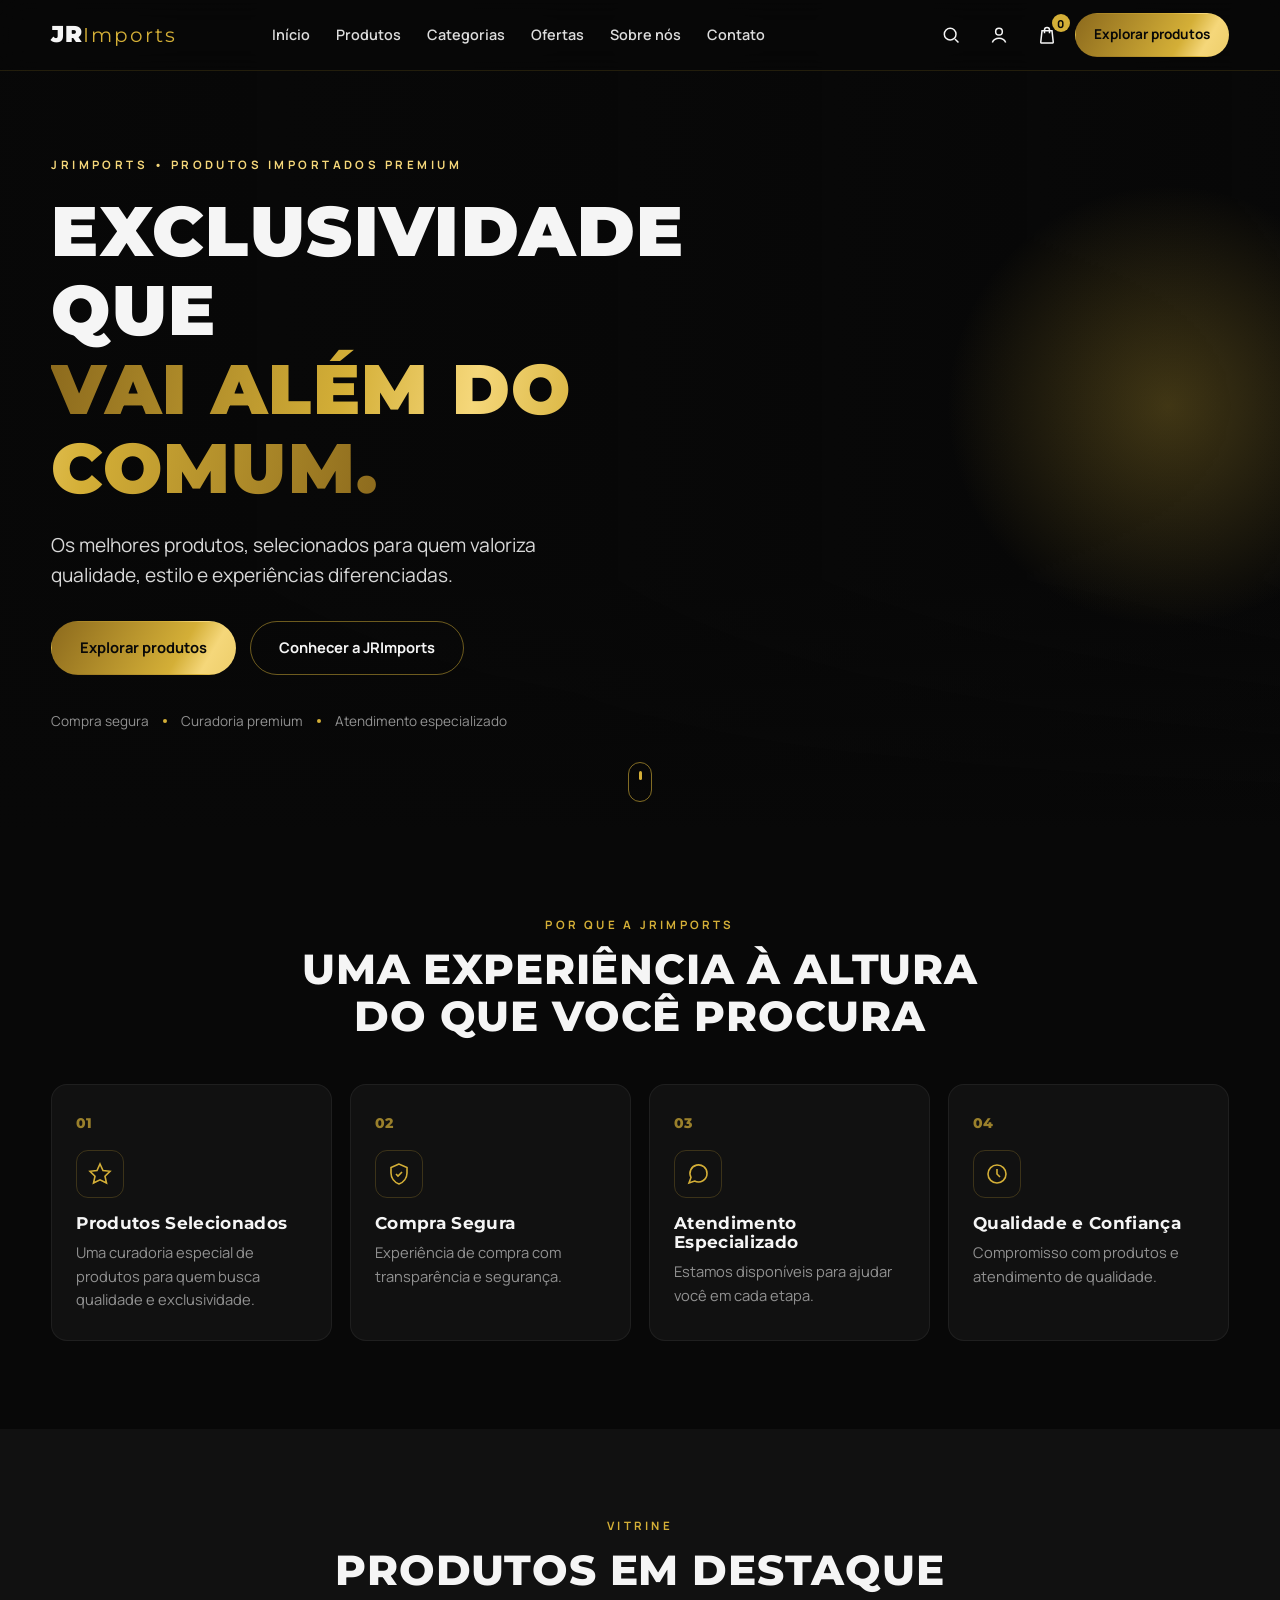
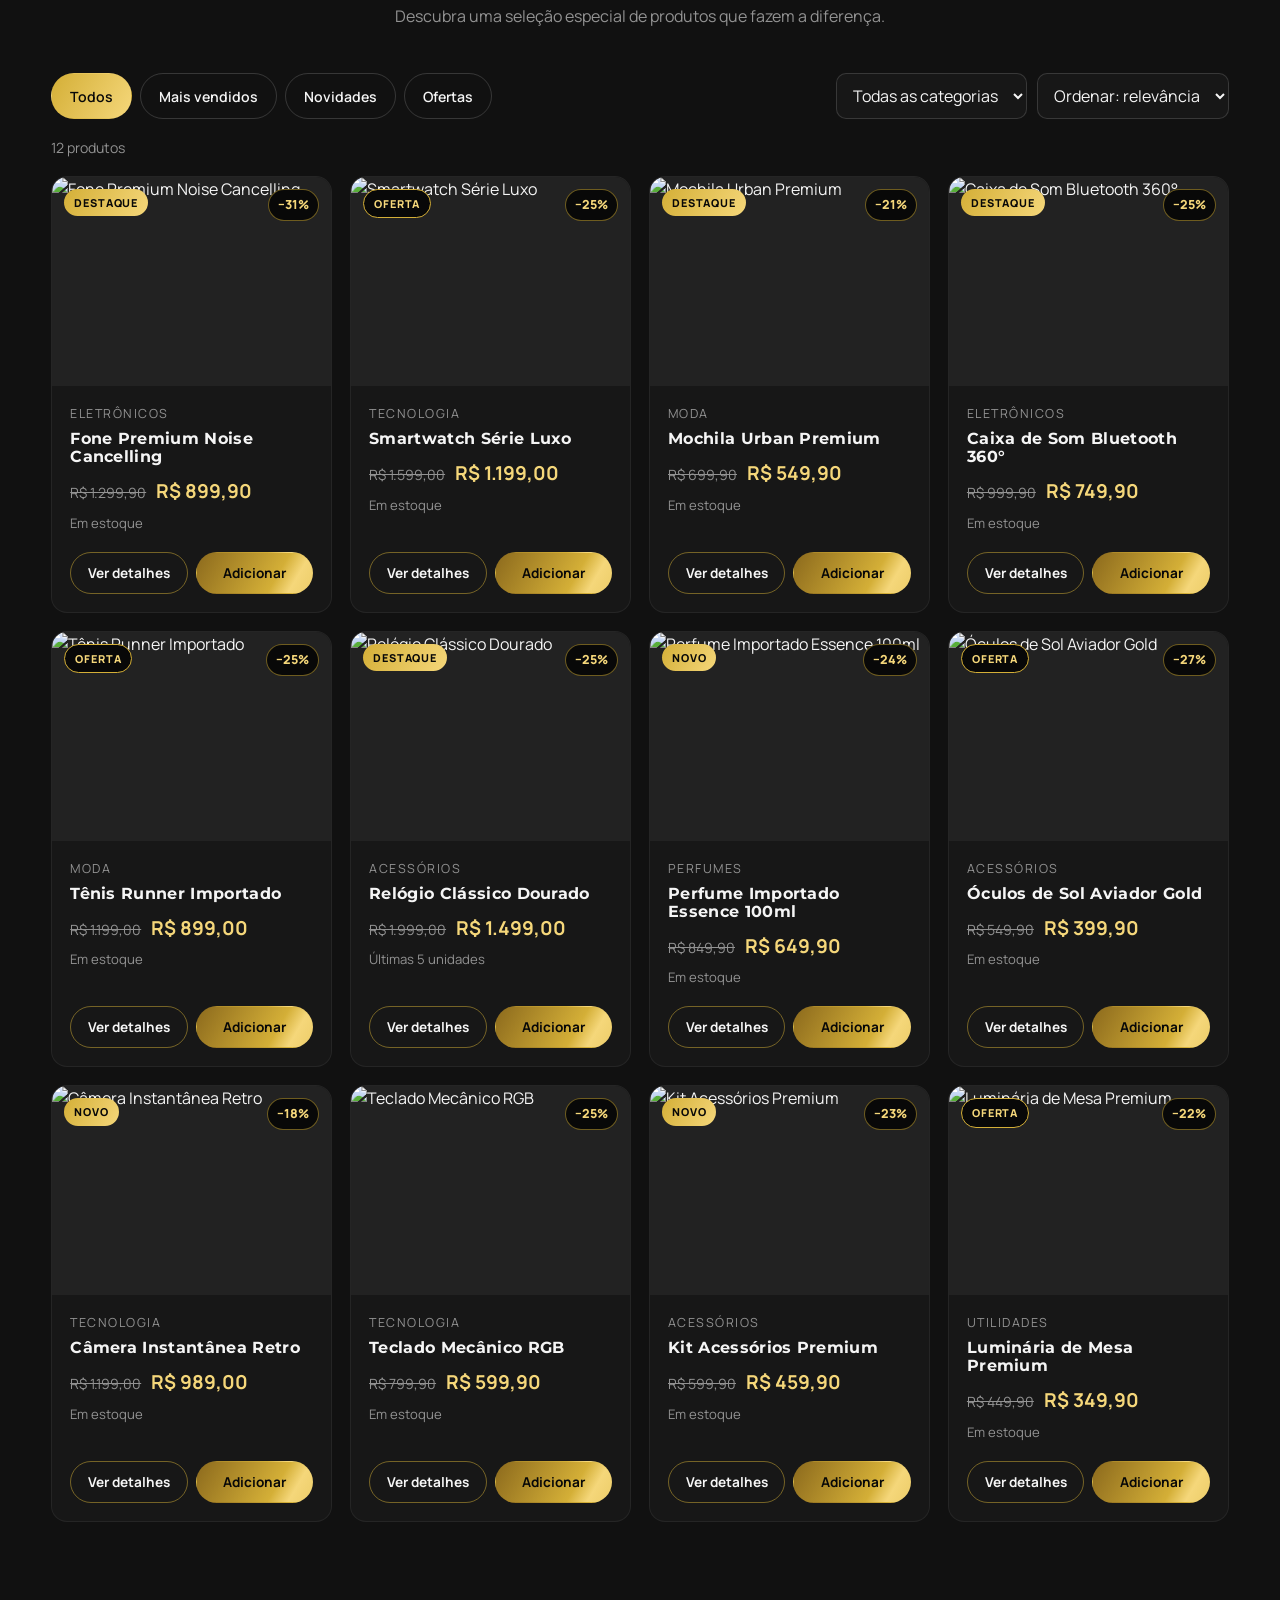
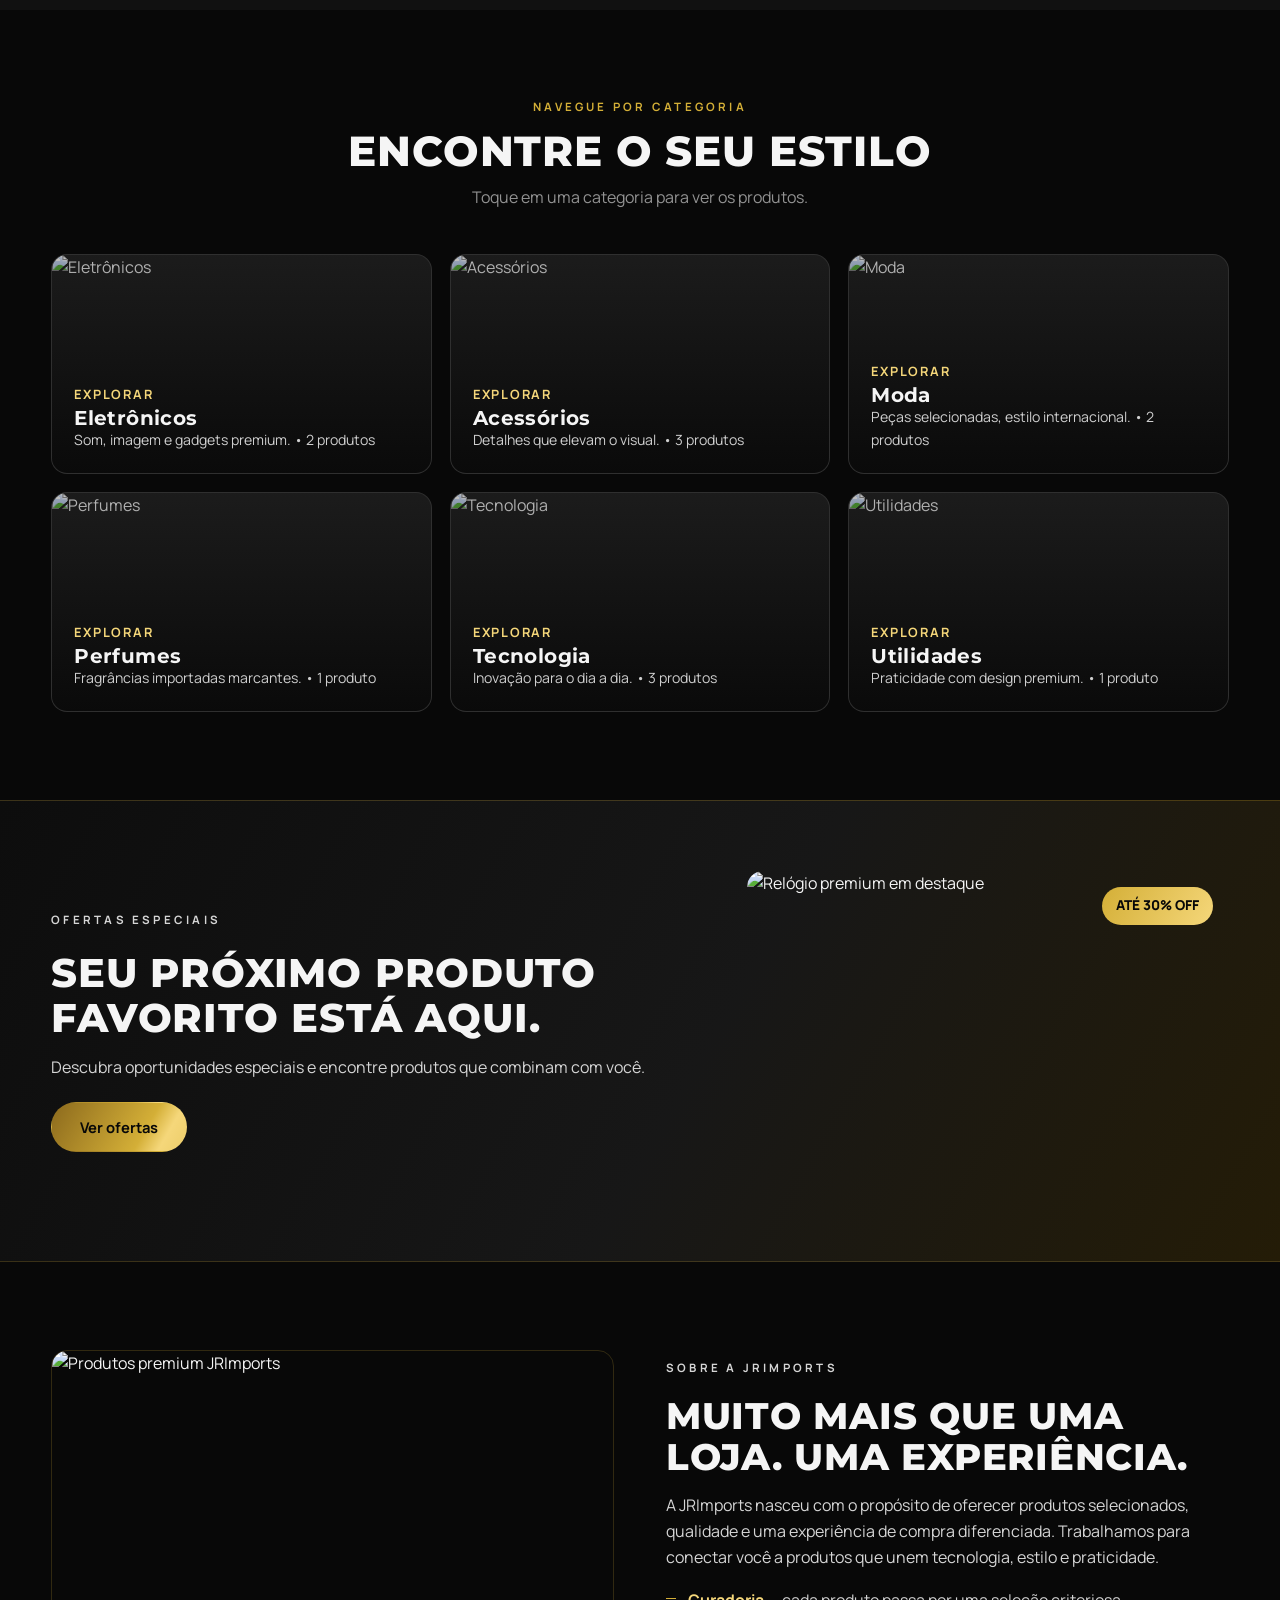
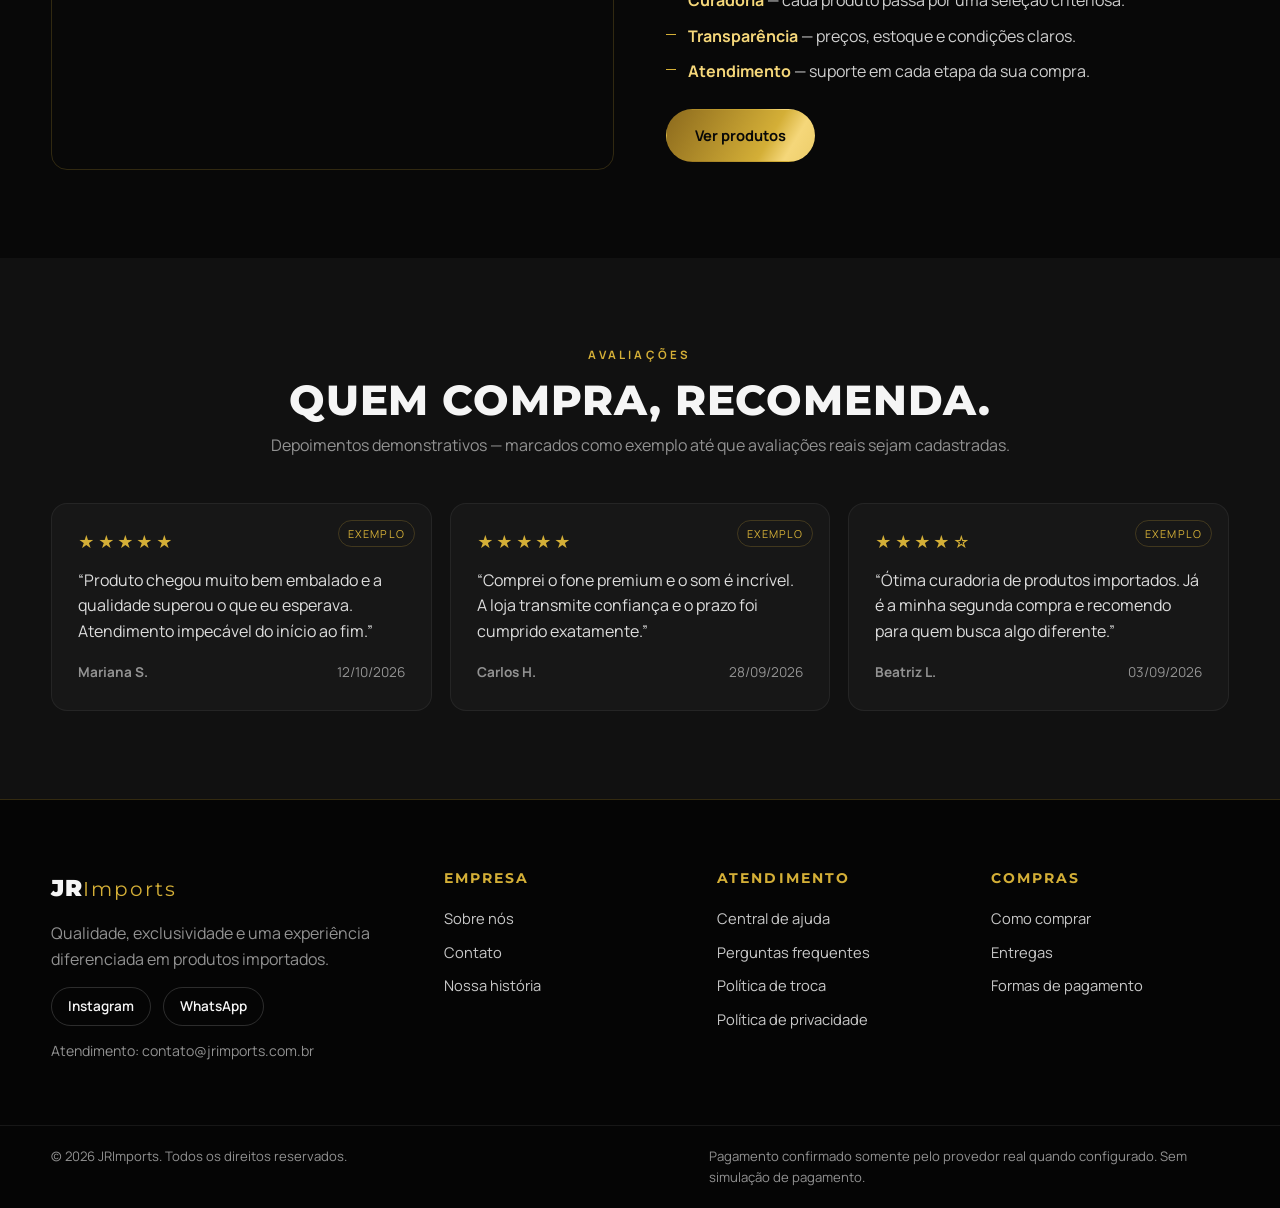
==== index.html @ ba8545f2 "JRImports: site premium completo (loja + admin)" ====
<!DOCTYPE html>
<html lang="pt-BR">
<head>
<meta charset="UTF-8">
<meta name="viewport" content="width=device-width, initial-scale=1.0">
<title>JRImports — Exclusividade que vai além do comum</title>
<meta name="description" content="JRImports — produtos importados selecionados, qualidade, estilo e uma experiência de compra diferenciada. Eletrônicos, moda, perfumes, acessórios e tecnologia.">
<meta property="og:title" content="JRImports — Exclusividade que vai além do comum">
<meta property="og:description" content="Os melhores produtos, selecionados para quem valoriza qualidade, estilo e experiências diferenciadas.">
<meta property="og:type" content="website">
<meta property="og:image" content="https://images.unsplash.com/photo-1441986300917-64674bd600d8?q=80&w=1200&auto=format&fit=crop">
<meta property="og:locale" content="pt_BR">
<meta name="theme-color" content="#080808">
<link rel="icon" href="data:image/svg+xml,%3Csvg xmlns='http://www.w3.org/2000/svg' viewBox='0 0 64 64'%3E%3Crect width='64' height='64' fill='%23080808'/%3E%3Ctext x='32' y='42' font-family='Arial' font-weight='bold' font-size='30' fill='%23D4AF37' text-anchor='middle'%3EJR%3C/text%3E%3C/svg%3E">
<link rel="preconnect" href="https://fonts.googleapis.com">
<link rel="preconnect" href="https://fonts.gstatic.com" crossorigin>
<link href="https://fonts.googleapis.com/css2?family=Montserrat:wght@400;500;600;700;800;900&family=Manrope:wght@400;500;600;700;800&family=Inter:wght@400;500;600&display=swap" rel="stylesheet">
<link rel="stylesheet" href="styles.css">
</head>
<body>
<!-- INTRO CINEMATOGRÁFICA -->
<div id="intro" class="intro" aria-hidden="true">
  <div class="intro-particles"><span></span><span></span><span></span><span></span><span></span><span></span><span></span><span></span></div>
  <div class="intro-logo">JR<span>Imports</span></div>
  <div class="intro-line"></div>
  <p class="intro-tag">EXCLUSIVIDADE QUE VAI ALÉM DO COMUM</p>
</div>

<!-- HEADER -->
<header id="siteHeader" class="header">
  <div class="container header-inner">
    <a href="#inicio" class="logo">JR<span>Imports</span></a>
    <nav class="nav-desktop" aria-label="Menu principal">
      <a href="#inicio">Início</a>
      <a href="#produtos">Produtos</a>
      <a href="#categorias">Categorias</a>
      <a href="#ofertas">Ofertas</a>
      <a href="#sobre">Sobre nós</a>
      <a href="#contato">Contato</a>
    </nav>
    <div class="header-actions">
      <button class="icon-btn" id="searchBtn" aria-label="Buscar" title="Buscar">
        <svg viewBox="0 0 24 24" fill="none" stroke="currentColor" stroke-width="1.8"><circle cx="11" cy="11" r="7"/><path d="m21 21-4.3-4.3"/></svg>
      </button>
      <button class="icon-btn" id="accountBtn" aria-label="Conta" title="Conta">
        <svg viewBox="0 0 24 24" fill="none" stroke="currentColor" stroke-width="1.8"><circle cx="12" cy="8" r="4"/><path d="M4 21c1.5-3.5 4.5-5 8-5s6.5 1.5 8 5"/></svg>
      </button>
      <button class="icon-btn cart-btn" id="cartBtn" aria-label="Carrinho" title="Carrinho">
        <svg viewBox="0 0 24 24" fill="none" stroke="currentColor" stroke-width="1.8"><path d="M6 7h12l1.5 13.5a1 1 0 0 1-1 1.1H5.5a1 1 0 0 1-1-1.1L6 7Z"/><path d="M9 10V6a3 3 0 0 1 6 0v4"/></svg>
        <span class="cart-count" id="cartCount">0</span>
      </button>
      <a href="#produtos" class="btn btn-gold btn-sm header-cta">Explorar produtos</a>
      <button class="icon-btn menu-btn" id="menuBtn" aria-label="Abrir menu" title="Menu">
        <svg viewBox="0 0 24 24" fill="none" stroke="currentColor" stroke-width="1.8"><path d="M4 7h16M4 12h16M4 17h16"/></svg>
      </button>
    </div>
  </div>
</header>

<!-- MENU MOBILE -->
<div class="mobile-menu-overlay" id="mobileMenuOverlay"></div>
<aside class="mobile-menu" id="mobileMenu" aria-label="Menu móvel">
  <div class="mobile-menu-head">
    <span class="logo">JR<span>Imports</span></span>
    <button class="icon-btn" id="closeMenuBtn" aria-label="Fechar menu">
      <svg viewBox="0 0 24 24" fill="none" stroke="currentColor" stroke-width="1.8"><path d="M6 6l12 12M18 6 6 18"/></svg>
    </button>
  </div>
  <nav class="mobile-nav">
    <a href="#inicio">Início</a>
    <a href="#produtos">Produtos</a>
    <a href="#categorias">Categorias</a>
    <a href="#ofertas">Ofertas</a>
    <a href="#sobre">Sobre nós</a>
    <a href="#contato">Contato</a>
  </nav>
  <a href="#produtos" class="btn btn-gold btn-block">Explorar produtos</a>
  <p class="mobile-menu-foot">Qualidade, exclusividade e uma experiência diferenciada em produtos importados.</p>
</aside>

<!-- BUSCA -->
<div class="search-overlay" id="searchOverlay">
  <div class="search-box">
    <input type="search" id="searchInput" placeholder="Buscar produtos... ex: fone, perfume, smartwatch" aria-label="Buscar produtos">
    <button class="btn btn-gold" id="searchGoBtn">Buscar</button>
    <button class="icon-btn" id="closeSearchBtn" aria-label="Fechar busca">
      <svg viewBox="0 0 24 24" fill="none" stroke="currentColor" stroke-width="1.8"><path d="M6 6l12 12M18 6 6 18"/></svg>
    </button>
  </div>
</div>

<main>
<!-- HERO -->
<section id="inicio" class="hero">
  <div class="hero-bg" style="background-image:url('https://images.unsplash.com/photo-1441986300917-64674bd600d8?q=80&w=1920&auto=format&fit=crop')"></div>
  <div class="hero-glow"></div>
  <div class="container hero-inner">
    <p class="hero-eyebrow reveal">JRIMPORTS • PRODUTOS IMPORTADOS PREMIUM</p>
    <h1 class="reveal">EXCLUSIVIDADE QUE<br><span class="gold-text">VAI ALÉM DO COMUM.</span></h1>
    <p class="hero-sub reveal">Os melhores produtos, selecionados para quem valoriza qualidade, estilo e experiências diferenciadas.</p>
    <div class="hero-actions reveal">
      <a href="#produtos" class="btn btn-gold">Explorar produtos</a>
      <a href="#sobre" class="btn btn-outline">Conhecer a JRImports</a>
    </div>
    <div class="hero-trust reveal">
      <span>Compra segura</span><i></i><span>Curadoria premium</span><i></i><span>Atendimento especializado</span>
    </div>
  </div>
  <a href="#diferenciais" class="scroll-indicator" aria-label="Rolar para baixo"><span></span></a>
</section>

<!-- DIFERENCIAIS -->
<section id="diferenciais" class="section">
  <div class="container">
    <div class="section-head reveal">
      <p class="eyebrow">Por que a JRImports</p>
      <h2>UMA EXPERIÊNCIA À ALTURA<br>DO QUE VOCÊ PROCURA</h2>
    </div>
    <div class="grid-4">
      <article class="diff-card reveal">
        <div class="diff-num">01</div>
        <div class="diff-icon"><svg viewBox="0 0 24 24" fill="none" stroke="currentColor" stroke-width="1.6"><path d="M12 2 15 8.5 22 9.3 17 14.2 18.5 21 12 17.8 5.5 21 7 14.2 2 9.3 9 8.5Z"/></svg></div>
        <h3>Produtos Selecionados</h3>
        <p>Uma curadoria especial de produtos para quem busca qualidade e exclusividade.</p>
      </article>
      <article class="diff-card reveal">
        <div class="diff-num">02</div>
        <div class="diff-icon"><svg viewBox="0 0 24 24" fill="none" stroke="currentColor" stroke-width="1.6"><path d="M12 2 4 5.5V11c0 5 3.5 9.3 8 11 4.5-1.7 8-6 8-11V5.5L12 2Z"/><path d="m9 12 2 2 4-4"/></svg></div>
        <h3>Compra Segura</h3>
        <p>Experiência de compra com transparência e segurança.</p>
      </article>
      <article class="diff-card reveal">
        <div class="diff-num">03</div>
        <div class="diff-icon"><svg viewBox="0 0 24 24" fill="none" stroke="currentColor" stroke-width="1.6"><path d="M21 11.5a8.5 8.5 0 0 1-12.4 7.5L3 21l2-5.6A8.5 8.5 0 1 1 21 11.5Z"/></svg></div>
        <h3>Atendimento Especializado</h3>
        <p>Estamos disponíveis para ajudar você em cada etapa.</p>
      </article>
      <article class="diff-card reveal">
        <div class="diff-num">04</div>
        <div class="diff-icon"><svg viewBox="0 0 24 24" fill="none" stroke="currentColor" stroke-width="1.6"><circle cx="12" cy="12" r="9"/><path d="M12 7v5l3 3"/></svg></div>
        <h3>Qualidade e Confiança</h3>
        <p>Compromisso com produtos e atendimento de qualidade.</p>
      </article>
    </div>
  </div>
</section>

<!-- VITRINE -->
<section id="produtos" class="section section-dark">
  <div class="container">
    <div class="section-head reveal">
      <p class="eyebrow">Vitrine</p>
      <h2>PRODUTOS EM DESTAQUE</h2>
      <p class="section-sub">Descubra uma seleção especial de produtos que fazem a diferença.</p>
    </div>
    <div class="toolbar reveal">
      <div class="filters" id="filters">
        <button class="filter-btn active" data-filter="todos">Todos</button>
        <button class="filter-btn" data-filter="mais-vendidos">Mais vendidos</button>
        <button class="filter-btn" data-filter="novidades">Novidades</button>
        <button class="filter-btn" data-filter="ofertas">Ofertas</button>
      </div>
      <div class="toolbar-right">
        <select id="categorySelect" aria-label="Filtrar por categoria">
          <option value="todas">Todas as categorias</option>
        </select>
        <select id="sortSelect" aria-label="Ordenar produtos">
          <option value="relevancia">Ordenar: relevância</option>
          <option value="menor-preco">Menor preço</option>
          <option value="maior-preco">Maior preço</option>
          <option value="maior-desconto">Maior desconto</option>
        </select>
      </div>
    </div>
    <p class="results-info" id="resultsInfo"></p>
    <div class="products-grid" id="productsGrid"></div>
    <p class="empty-state" id="emptyState" hidden>Nenhum produto encontrado para essa busca. Tente outro termo ou limpe os filtros.</p>
  </div>
</section>

<!-- CATEGORIAS -->
<section id="categorias" class="section">
  <div class="container">
    <div class="section-head reveal">
      <p class="eyebrow">Navegue por categoria</p>
      <h2>ENCONTRE O SEU ESTILO</h2>
      <p class="section-sub">Toque em uma categoria para ver os produtos.</p>
    </div>
    <div class="categories-grid" id="categoriesGrid"></div>
  </div>
</section>

<!-- BANNER PROMOCIONAL -->
<section id="ofertas" class="promo">
  <div class="container promo-inner">
    <div class="promo-text reveal">
      <p class="eyebrow">Ofertas especiais</p>
      <h2>SEU PRÓXIMO PRODUTO<br>FAVORITO ESTÁ AQUI.</h2>
      <p>Descubra oportunidades especiais e encontre produtos que combinam com você.</p>
      <button class="btn btn-gold" id="verOfertasBtn">Ver ofertas</button>
    </div>
    <div class="promo-img reveal">
      <img src="https://images.unsplash.com/photo-1523275335684-37898b6baf30?q=80&w=900&auto=format&fit=crop" alt="Relógio premium em destaque" loading="lazy">
      <span class="promo-badge">ATÉ 30% OFF</span>
    </div>
  </div>
</section>

<!-- SOBRE -->
<section id="sobre" class="section about">
  <div class="container about-inner">
    <div class="about-img reveal">
      <img src="https://images.unsplash.com/photo-1490481651871-ab68de25d43d?q=80&w=1000&auto=format&fit=crop" alt="Produtos premium JRImports" loading="lazy">
    </div>
    <div class="about-text reveal">
      <p class="eyebrow">Sobre a JRImports</p>
      <h2>MUITO MAIS QUE UMA LOJA. UMA EXPERIÊNCIA.</h2>
      <p>A JRImports nasceu com o propósito de oferecer produtos selecionados, qualidade e uma experiência de compra diferenciada. Trabalhamos para conectar você a produtos que unem tecnologia, estilo e praticidade.</p>
      <ul class="about-list">
        <li><strong>Curadoria</strong> — cada produto passa por uma seleção criteriosa.</li>
        <li><strong>Transparência</strong> — preços, estoque e condições claros.</li>
        <li><strong>Atendimento</strong> — suporte em cada etapa da sua compra.</li>
      </ul>
      <a href="#produtos" class="btn btn-gold">Ver produtos</a>
    </div>
  </div>
</section>

<!-- DEPOIMENTOS -->
<section id="depoimentos" class="section section-dark">
  <div class="container">
    <div class="section-head reveal">
      <p class="eyebrow">Avaliações</p>
      <h2>QUEM COMPRA, RECOMENDA.</h2>
      <p class="section-sub">Depoimentos demonstrativos — marcados como exemplo até que avaliações reais sejam cadastradas.</p>
    </div>
    <div class="grid-3" id="testimonialsGrid">
      <article class="testi-card reveal">
        <span class="testi-tag">Exemplo</span>
        <div class="stars" aria-label="5 de 5 estrelas">★★★★★</div>
        <p>“Produto chegou muito bem embalado e a qualidade superou o que eu esperava. Atendimento impecável do início ao fim.”</p>
        <footer><strong>Mariana S.</strong><span>12/10/2026</span></footer>
      </article>
      <article class="testi-card reveal">
        <span class="testi-tag">Exemplo</span>
        <div class="stars" aria-label="5 de 5 estrelas">★★★★★</div>
        <p>“Comprei o fone premium e o som é incrível. A loja transmite confiança e o prazo foi cumprido exatamente.”</p>
        <footer><strong>Carlos H.</strong><span>28/09/2026</span></footer>
      </article>
      <article class="testi-card reveal">
        <span class="testi-tag">Exemplo</span>
        <div class="stars" aria-label="4 de 5 estrelas">★★★★☆</div>
        <p>“Ótima curadoria de produtos importados. Já é a minha segunda compra e recomendo para quem busca algo diferente.”</p>
        <footer><strong>Beatriz L.</strong><span>03/09/2026</span></footer>
      </article>
    </div>
  </div>
</section>

<!-- CONTATO / FOOTER -->
<footer id="contato" class="footer">
  <div class="container footer-grid">
    <div class="footer-brand">
      <a href="#inicio" class="logo">JR<span>Imports</span></a>
      <p>Qualidade, exclusividade e uma experiência diferenciada em produtos importados.</p>
      <div class="social">
        <a href="https://www.instagram.com/" target="_blank" rel="noopener" aria-label="Instagram">Instagram</a>
        <a href="https://wa.me/5500000000000" target="_blank" rel="noopener" aria-label="WhatsApp">WhatsApp</a>
      </div>
      <p class="footer-contact" id="footerContact">Atendimento: contato@jrimports.com.br</p>
    </div>
    <nav class="footer-col" aria-label="Empresa">
      <h4>Empresa</h4>
      <a href="#sobre">Sobre nós</a>
      <a href="#contato">Contato</a>
      <a href="#sobre">Nossa história</a>
    </nav>
    <nav class="footer-col" aria-label="Atendimento">
      <h4>Atendimento</h4>
      <a href="#contato" data-faq="ajuda">Central de ajuda</a>
      <a href="#contato" data-faq="faq">Perguntas frequentes</a>
      <a href="#contato" data-faq="troca">Política de troca</a>
      <a href="#contato" data-faq="privacidade">Política de privacidade</a>
    </nav>
    <nav class="footer-col" aria-label="Compras">
      <h4>Compras</h4>
      <a href="#produtos">Como comprar</a>
      <a href="#produtos" data-info="entregas">Entregas</a>
      <a href="#produtos" data-info="pagamento">Formas de pagamento</a>
    </nav>
  </div>
  <div class="footer-bottom">
    <div class="container footer-bottom-inner">
      <p>© <span id="year">2026</span> JRImports. Todos os direitos reservados. <span id="footerCnpj"></span></p>
      <p class="pay-note">Pagamento confirmado somente pelo provedor real quando configurado. Sem simulação de pagamento.</p>
    </div>
  </div>
</footer>
</main>

<!-- CARRINHO -->
<div class="drawer-overlay" id="cartOverlay"></div>
<aside class="cart-drawer" id="cartDrawer" aria-label="Carrinho de compras">
  <div class="drawer-head">
    <h3>Seu carrinho <span id="cartDrawerCount"></span></h3>
    <button class="icon-btn" id="closeCartBtn" aria-label="Fechar carrinho">
      <svg viewBox="0 0 24 24" fill="none" stroke="currentColor" stroke-width="1.8"><path d="M6 6l12 12M18 6 6 18"/></svg>
    </button>
  </div>
  <div class="cart-items" id="cartItems"></div>
  <div class="cart-cep">
    <label for="cepInput">Calcular frete</label>
    <div class="cep-row">
      <input type="text" id="cepInput" placeholder="Digite seu CEP" inputmode="numeric" maxlength="9">
      <button class="btn btn-outline btn-sm" id="cepBtn">Calcular</button>
    </div>
    <p class="cep-msg" id="cepMsg">Frete calculado na finalização, conforme sua região.</p>
  </div>
  <div class="cart-totals">
    <p><span>Subtotal</span><strong id="cartSubtotal">R$ 0,00</strong></p>
    <p><span>Descontos</span><strong class="gold-text" id="cartDiscount">− R$ 0,00</strong></p>
    <p class="total-line"><span>Total</span><strong id="cartTotal">R$ 0,00</strong></p>
  </div>
  <button class="btn btn-gold btn-block" id="checkoutBtn">Finalizar pedido</button>
  <button class="btn btn-outline btn-block" id="continueBtn">Continuar comprando</button>
</aside>

<!-- MODAL PRODUTO -->
<div class="modal-overlay" id="productModal">
  <div class="modal product-modal" role="dialog" aria-modal="true" aria-label="Detalhes do produto">
    <button class="icon-btn modal-close" id="closeProductModal" aria-label="Fechar detalhes">
      <svg viewBox="0 0 24 24" fill="none" stroke="currentColor" stroke-width="1.8"><path d="M6 6l12 12M18 6 6 18"/></svg>
    </button>
    <div class="product-modal-grid">
      <div class="pm-gallery">
        <img id="pmImg" src="" alt="Produto" loading="lazy">
        <p class="zoom-hint">Passe o mouse para ampliar • clique para zoom</p>
      </div>
      <div class="pm-info">
        <span class="badge" id="pmBadge"></span>
        <h3 id="pmName"></h3>
        <p class="pm-category" id="pmCategory"></p>
        <p class="pm-price"><span id="pmOldPrice"></span><strong id="pmPrice"></strong><em id="pmDiscount"></em></p>
        <p class="pm-stock" id="pmStock"></p>
        <p id="pmDesc"></p>
        <div class="qty-row">
          <label for="pmQty">Quantidade</label>
          <div class="qty">
            <button type="button" id="pmMinus" aria-label="Diminuir quantidade">−</button>
            <input type="number" id="pmQty" value="1" min="1" max="99">
            <button type="button" id="pmPlus" aria-label="Aumentar quantidade">+</button>
          </div>
        </div>
        <div class="pm-actions">
          <button class="btn btn-gold" id="pmAddCart">Adicionar ao carrinho</button>
          <button class="btn btn-outline" id="pmBuy">Comprar agora</button>
        </div>
        <p class="pm-delivery">Entrega: prazo e frete calculados no checkout, conforme seu CEP.</p>
        <h4>Produtos relacionados</h4>
        <div class="related" id="pmRelated"></div>
      </div>
    </div>
  </div>
</div>

<!-- MODAL CHECKOUT -->
<div class="modal-overlay" id="checkoutModal">
  <div class="modal checkout-modal" role="dialog" aria-modal="true" aria-label="Finalizar pedido">
    <button class="icon-btn modal-close" id="closeCheckoutModal" aria-label="Fechar checkout">
      <svg viewBox="0 0 24 24" fill="none" stroke="currentColor" stroke-width="1.8"><path d="M6 6l12 12M18 6 6 18"/></svg>
    </button>
    <h3>Finalizar pedido</h3>
    <p class="modal-sub">Preencha seus dados. O pedido será criado com status <strong>Pendente</strong> — o pagamento só é confirmado pelo provedor real quando configurado. Nada é cobrado aqui.</p>
    <form id="checkoutForm">
      <div class="form-grid">
        <label>Nome completo<input type="text" name="nome" required placeholder="Seu nome completo"></label>
        <label>E-mail<input type="email" name="email" required placeholder="voce@email.com"></label>
        <label>Telefone / WhatsApp<input type="tel" name="telefone" required placeholder="(00) 00000-0000"></label>
        <label>CEP<input type="text" name="cep" required placeholder="00000-000" maxlength="9"></label>
        <label>Endereço<input type="text" name="endereco" required placeholder="Rua, número, bairro"></label>
        <label>Cidade / UF<input type="text" name="cidade" required placeholder="Cidade - UF"></label>
      </div>
      <label class="full">Observações<textarea name="obs" rows="2" placeholder="Alguma observação sobre o pedido? (opcional)"></textarea></label>
      <p class="checkout-total">Total do pedido: <strong id="checkoutTotal">R$ 0,00</strong></p>
      <button type="submit" class="btn btn-gold btn-block">Criar pedido pendente</button>
    </form>
    <div class="order-success" id="orderSuccess" hidden>
      <h4>Pedido criado com sucesso!</h4>
      <p>Número do pedido: <strong id="orderNumber"></strong></p>
      <p>Status: <strong>Pendente</strong>. Entraremos em contato para confirmar o pagamento pelo provedor real quando configurado.</p>
      <button class="btn btn-gold btn-block" id="orderSuccessBtn">Voltar à loja</button>
    </div>
  </div>
</div>

<!-- MODAL CONTA / INFO -->
<div class="modal-overlay" id="infoModal">
  <div class="modal info-modal" role="dialog" aria-modal="true" aria-label="Informações">
    <button class="icon-btn modal-close" id="closeInfoModal" aria-label="Fechar">
      <svg viewBox="0 0 24 24" fill="none" stroke="currentColor" stroke-width="1.8"><path d="M6 6l12 12M18 6 6 18"/></svg>
    </button>
    <h3 id="infoTitle">Informações</h3>
    <div id="infoBody"></div>
    <a href="admin.html" class="btn btn-outline btn-block">Abrir painel administrativo</a>
  </div>
</div>

<div class="toast" id="toast" role="status"></div>
<script src="app.js"></script>
</body>
</html>
---- styles.css ----
:root{
  --black:#080808; --black2:#111111; --card:#171717; --gold:#D4AF37; --gold-light:#F5D77A;
  --gold-dark:#8C6A1D; --white:#F5F5F5; --gray:#929292; --line:rgba(212,175,55,.22);
  --radius:16px; --shadow:0 20px 50px rgba(0,0,0,.55);
}
*{margin:0;padding:0;box-sizing:border-box}
html{scroll-behavior:smooth}
body{background:var(--black);color:var(--white);font-family:'Manrope','Inter',system-ui,sans-serif;line-height:1.6;overflow-x:hidden}
img{max-width:100%;display:block}
a{color:inherit;text-decoration:none}
button{font-family:inherit;cursor:pointer}
input,select,textarea{font-family:inherit;font-size:1rem}
.container{width:min(1200px,92%);margin:0 auto}
h1,h2,h3,h4{font-family:'Montserrat',sans-serif;line-height:1.12;letter-spacing:.02em}
.gold-text{background:linear-gradient(100deg,#8C6A1D,#D4AF37 35%,#F5D77A 50%,#D4AF37 65%,#8C6A1D);-webkit-background-clip:text;background-clip:text;color:transparent}
.eyebrow{color:var(--gold);text-transform:uppercase;letter-spacing:.28em;font-size:.72rem;font-weight:700;margin-bottom:12px}
.section{padding:88px 0}
.section-dark{background:var(--black2)}
.section-head{text-align:center;margin-bottom:44px}
.section-head h2{font-size:clamp(1.7rem,4vw,2.6rem);font-weight:800}
.section-sub{color:var(--gray);margin-top:10px}
.reveal{opacity:0;transform:translateY(22px);transition:opacity .7s ease,transform .7s ease}
.reveal.visible{opacity:1;transform:none}

/* INTRO */
.intro{position:fixed;inset:0;z-index:200;background:#000;display:flex;flex-direction:column;align-items:center;justify-content:center;gap:18px;transition:opacity .6s ease,visibility .6s}
.intro.hide{opacity:0;visibility:hidden}
.intro-logo{font-family:'Montserrat',sans-serif;font-size:clamp(2.6rem,8vw,4.5rem);font-weight:900;letter-spacing:.06em;background:linear-gradient(100deg,#8C6A1D,#D4AF37 30%,#F5D77A 50%,#D4AF37 70%,#8C6A1D);background-size:200% 100%;-webkit-background-clip:text;background-clip:text;color:transparent;animation:shine 1.8s ease forwards}
.intro-logo span{font-weight:400;font-size:.55em;letter-spacing:.14em}
@keyframes shine{0%{background-position:200% 0;opacity:0;transform:translateY(10px)}40%{opacity:1}100%{background-position:-100% 0;opacity:1;transform:none}}
.intro-line{width:120px;height:1px;background:linear-gradient(90deg,transparent,var(--gold),transparent)}
.intro-tag{color:var(--gray);letter-spacing:.3em;font-size:.68rem;text-align:center;padding:0 20px}
.intro-particles span{position:absolute;width:4px;height:4px;border-radius:50%;background:var(--gold-light);opacity:.7;animation:float 2s ease-in-out infinite}
.intro-particles span:nth-child(1){top:30%;left:22%}.intro-particles span:nth-child(2){top:62%;left:30%;animation-delay:.3s}
.intro-particles span:nth-child(3){top:38%;left:74%;animation-delay:.5s}.intro-particles span:nth-child(4){top:70%;left:68%;animation-delay:.2s}
.intro-particles span:nth-child(5){top:24%;left:52%;animation-delay:.7s}.intro-particles span:nth-child(6){top:74%;left:48%;animation-delay:.4s}
.intro-particles span:nth-child(7){top:48%;left:14%;animation-delay:.6s}.intro-particles span:nth-child(8){top:52%;left:86%;animation-delay:.1s}
@keyframes float{0%,100%{transform:translateY(0);opacity:.25}50%{transform:translateY(-14px);opacity:.9}}

/* HEADER */
.header{position:fixed;top:0;left:0;right:0;z-index:100;background:rgba(8,8,8,.55);backdrop-filter:blur(14px);-webkit-backdrop-filter:blur(14px);border-bottom:1px solid rgba(212,175,55,.14);transition:background .3s}
.header.scrolled{background:rgba(8,8,8,.94)}
.header-inner{display:flex;align-items:center;gap:24px;height:70px}
.logo{font-family:'Montserrat',sans-serif;font-weight:900;font-size:1.45rem;letter-spacing:.04em;white-space:nowrap}
.logo span{font-weight:400;color:var(--gold);font-size:.85em;letter-spacing:.1em}
.nav-desktop{display:flex;gap:26px;margin:0 auto}
.nav-desktop a{font-size:.9rem;font-weight:600;color:#ddd;position:relative;padding:4px 0}
.nav-desktop a:hover,.nav-desktop a.active{color:var(--gold)}
.nav-desktop a::after{content:"";position:absolute;left:0;bottom:0;width:0;height:1px;background:var(--gold);transition:width .3s}
.nav-desktop a:hover::after{width:100%}
.header-actions{display:flex;align-items:center;gap:8px;margin-left:auto}
.icon-btn{background:transparent;border:1px solid transparent;color:var(--white);width:40px;height:40px;border-radius:50%;display:inline-flex;align-items:center;justify-content:center;transition:.25s;position:relative}
.icon-btn:hover{border-color:var(--line);color:var(--gold)}
.icon-btn svg{width:20px;height:20px}
.cart-count{position:absolute;top:-2px;right:-4px;background:var(--gold);color:#080808;font-size:.68rem;font-weight:800;min-width:18px;height:18px;border-radius:9px;display:flex;align-items:center;justify-content:center;padding:0 4px}
.btn{display:inline-flex;align-items:center;justify-content:center;gap:8px;border-radius:999px;padding:14px 28px;font-weight:700;font-size:.92rem;border:1px solid transparent;transition:.25s;text-align:center}
.btn-gold{background:linear-gradient(120deg,#8C6A1D,#D4AF37 45%,#F5D77A 55%,#D4AF37);color:#080808;background-size:160% 100%}
.btn-gold:hover{transform:translateY(-2px);box-shadow:0 12px 30px rgba(212,175,55,.35);background-position:100% 0}
.btn-outline{border-color:rgba(212,175,55,.5);color:var(--white);background:transparent}
.btn-outline:hover{border-color:var(--gold);color:var(--gold-light)}
.btn-sm{padding:10px 18px;font-size:.85rem}
.btn-block{width:100%;margin-top:10px}
.header-cta{display:inline-flex}
.menu-btn{display:none}

/* MOBILE MENU */
.mobile-menu-overlay,.drawer-overlay,.modal-overlay{position:fixed;inset:0;background:rgba(0,0,0,.65);z-index:110;opacity:0;visibility:hidden;transition:.3s}
.mobile-menu{position:fixed;top:0;right:0;bottom:0;width:min(340px,88vw);background:var(--black2);z-index:115;transform:translateX(100%);transition:transform .35s ease;padding:22px;border-left:1px solid var(--line);display:flex;flex-direction:column;gap:20px}
.mobile-menu.open{transform:none}
.mobile-menu-overlay.open,.drawer-overlay.open,.modal-overlay.open{opacity:1;visibility:visible}
.mobile-menu-head{display:flex;justify-content:space-between;align-items:center}
.mobile-nav{display:flex;flex-direction:column}
.mobile-nav a{padding:14px 4px;border-bottom:1px solid rgba(255,255,255,.07);font-weight:600}
.mobile-nav a:hover{color:var(--gold)}
.mobile-menu-foot{color:var(--gray);font-size:.85rem;margin-top:auto}

/* SEARCH */
.search-overlay{position:fixed;top:0;left:0;right:0;z-index:120;background:rgba(8,8,8,.96);padding:110px 5% 30px;display:none}
.search-overlay.open{display:block}
.search-box{display:flex;gap:10px;max-width:760px;margin:0 auto}
.search-box input{flex:1;background:var(--card);border:1px solid var(--line);color:var(--white);border-radius:999px;padding:14px 20px;outline:none}
.search-box input:focus{border-color:var(--gold)}

/* HERO */
.hero{position:relative;min-height:92vh;display:flex;align-items:center;padding:150px 0 90px;overflow:hidden}
.hero-bg{position:absolute;inset:0;background-size:cover;background-position:center;transform:scale(1.06);animation:heroZoom 14s ease-out forwards}
@keyframes heroZoom{from{transform:scale(1.14)}to{transform:scale(1.06)}}
.hero::after{content:"";position:absolute;inset:0;background:linear-gradient(90deg,rgba(8,8,8,.96) 0%,rgba(8,8,8,.78) 45%,rgba(8,8,8,.35) 100%),linear-gradient(0deg,#080808 0%,transparent 30%)}
.hero-glow{position:absolute;right:-10%;top:20%;width:480px;height:480px;background:radial-gradient(circle,rgba(212,175,55,.28),transparent 65%);z-index:1}
.hero-inner{position:relative;z-index:2}
.hero-eyebrow{color:var(--gold-light);letter-spacing:.3em;font-size:.72rem;font-weight:700;margin-bottom:18px}
.hero h1{font-size:clamp(2.2rem,6.2vw,4.4rem);font-weight:900;max-width:820px}
.hero-sub{color:#d8d8d8;font-size:clamp(1rem,2vw,1.2rem);max-width:560px;margin:22px 0 30px}
.hero-actions{display:flex;gap:14px;flex-wrap:wrap}
.hero-trust{display:flex;gap:14px;align-items:center;flex-wrap:wrap;margin-top:36px;color:var(--gray);font-size:.85rem}
.hero-trust i{width:4px;height:4px;background:var(--gold);border-radius:50%;display:inline-block}
.scroll-indicator{position:absolute;left:50%;bottom:26px;transform:translateX(-50%);z-index:2;width:24px;height:40px;border:1px solid rgba(212,175,55,.6);border-radius:12px;display:flex;justify-content:center;padding-top:8px}
.scroll-indicator span{width:3px;height:9px;background:var(--gold);border-radius:2px;animation:scrollDot 1.6s ease infinite}
@keyframes scrollDot{0%{transform:translateY(0);opacity:1}70%{transform:translateY(12px);opacity:0}100%{opacity:0}}

/* DIFERENCIAIS */
.grid-4{display:grid;grid-template-columns:repeat(4,1fr);gap:18px}
.diff-card{background:var(--black2);border:1px solid rgba(255,255,255,.06);border-radius:var(--radius);padding:28px 24px;position:relative;transition:.3s;overflow:hidden}
.diff-card:hover{transform:translateY(-6px);border-color:var(--line);box-shadow:var(--shadow)}
.diff-card:hover::after{content:"";position:absolute;inset:0;background:radial-gradient(300px 120px at 50% 0,rgba(212,175,55,.14),transparent);pointer-events:none}
.diff-num{color:var(--gold);font-family:'Montserrat';font-weight:800;opacity:.7;font-size:.85rem}
.diff-icon{width:48px;height:48px;border:1px solid var(--line);border-radius:12px;display:flex;align-items:center;justify-content:center;color:var(--gold);margin:16px 0}
.diff-icon svg{width:24px;height:24px}
.diff-card h3{font-size:1.05rem;margin-bottom:8px}
.diff-card p{color:var(--gray);font-size:.92rem}

/* VITRINE */
.toolbar{display:flex;justify-content:space-between;gap:16px;flex-wrap:wrap;margin-bottom:18px}
.filters{display:flex;gap:8px;flex-wrap:wrap}
.filter-btn{background:transparent;border:1px solid rgba(255,255,255,.16);color:var(--white);border-radius:999px;padding:9px 18px;font-weight:600;font-size:.88rem;transition:.25s}
.filter-btn:hover{border-color:var(--gold);color:var(--gold-light)}
.filter-btn.active{background:linear-gradient(120deg,#D4AF37,#F5D77A);color:#080808;border-color:transparent}
.toolbar-right{display:flex;gap:10px;flex-wrap:wrap}
.toolbar-right select{background:var(--card);color:var(--white);border:1px solid rgba(255,255,255,.14);border-radius:10px;padding:10px 12px}
.results-info{color:var(--gray);font-size:.88rem;margin-bottom:16px}
.products-grid{display:grid;grid-template-columns:repeat(4,1fr);gap:18px}
.empty-state{text-align:center;color:var(--gray);padding:40px 0}
.product-card{background:var(--card);border:1px solid rgba(255,255,255,.06);border-radius:var(--radius);overflow:hidden;transition:.3s;display:flex;flex-direction:column}
.product-card:hover{transform:translateY(-6px);border-color:rgba(212,175,55,.55);box-shadow:0 18px 40px rgba(0,0,0,.55),0 0 0 1px rgba(212,175,55,.15)}
.product-img{position:relative;aspect-ratio:4/3;overflow:hidden;background:#222}
.product-img img{width:100%;height:100%;object-fit:cover;transition:transform .6s ease}
.product-card:hover .product-img img{transform:scale(1.07)}
.badge{position:absolute;top:12px;left:12px;background:linear-gradient(120deg,#D4AF37,#F5D77A);color:#080808;font-size:.68rem;font-weight:800;letter-spacing:.08em;padding:5px 10px;border-radius:999px}
.badge-offer{background:#080808;color:var(--gold-light);border:1px solid var(--gold)}
.discount-tag{position:absolute;top:12px;right:12px;background:#080808;color:var(--gold-light);font-weight:800;font-size:.78rem;padding:5px 9px;border-radius:999px;border:1px solid rgba(212,175,55,.5)}
.product-body{padding:18px;display:flex;flex-direction:column;gap:6px;flex:1}
.product-body h3{font-size:1rem}
.product-cat{color:var(--gray);font-size:.78rem;text-transform:uppercase;letter-spacing:.12em}
.product-price{display:flex;align-items:baseline;gap:10px;flex-wrap:wrap;margin-top:4px}
.product-price strong{font-size:1.2rem;color:var(--gold-light)}
.product-price s{color:var(--gray);font-size:.88rem}
.product-stock{color:var(--gray);font-size:.82rem}
.product-actions{display:flex;gap:8px;margin-top:auto;padding-top:12px}
.product-actions .btn{flex:1;padding:11px 10px;font-size:.85rem}

/* CATEGORIAS */
.categories-grid{display:grid;grid-template-columns:repeat(3,1fr);gap:18px}
.category-card{position:relative;border-radius:var(--radius);overflow:hidden;min-height:220px;cursor:pointer;border:1px solid rgba(255,255,255,.06);background:#222}
.category-card img{position:absolute;inset:0;width:100%;height:100%;object-fit:cover;transition:transform .6s ease}
.category-card:hover img{transform:scale(1.08)}
.category-card::after{content:"";position:absolute;inset:0;background:linear-gradient(0deg,rgba(8,8,8,.92),rgba(8,8,8,.25))}
.category-card:hover{border-color:rgba(212,175,55,.55)}
.category-info{position:absolute;left:0;right:0;bottom:0;z-index:2;padding:22px}
.category-info h3{font-size:1.25rem}
.category-info p{color:#cfcfcf;font-size:.88rem}
.category-info span{color:var(--gold-light);font-size:.8rem;font-weight:700;letter-spacing:.14em;text-transform:uppercase}

/* PROMO */
.promo{background:linear-gradient(120deg,#0d0d0d,#171717 55%,#241c07);border-top:1px solid var(--line);border-bottom:1px solid var(--line);padding:70px 0;overflow:hidden}
.promo-inner{display:grid;grid-template-columns:1.15fr .85fr;gap:44px;align-items:center}
.promo h2{font-size:clamp(1.7rem,4vw,2.5rem);font-weight:800;margin-bottom:14px}
.promo p{color:#d5d5d5;margin-bottom:22px}
.promo-img{position:relative;border-radius:var(--radius);overflow:hidden}
.promo-img img{width:100%;height:320px;object-fit:cover}
.promo-badge{position:absolute;top:16px;right:16px;background:linear-gradient(120deg,#D4AF37,#F5D77A);color:#080808;font-weight:800;padding:8px 14px;border-radius:999px;font-size:.85rem}

/* SOBRE */
.about-inner{display:grid;grid-template-columns:1fr 1fr;gap:52px;align-items:center}
.about-img img{border-radius:var(--radius);height:420px;width:100%;object-fit:cover;border:1px solid rgba(212,175,55,.2)}
.about-text h2{font-size:clamp(1.6rem,3.5vw,2.3rem);font-weight:800;margin-bottom:16px}
.about-text>p{color:#d5d5d5;margin-bottom:18px}
.about-list{list-style:none;margin:0 0 24px;display:grid;gap:10px}
.about-list li{color:#cfcfcf;padding-left:22px;position:relative}
.about-list li::before{content:"";position:absolute;left:0;top:10px;width:10px;height:1px;background:var(--gold)}
.about-list strong{color:var(--gold-light)}

/* DEPOIMENTOS */
.grid-3{display:grid;grid-template-columns:repeat(3,1fr);gap:18px}
.testi-card{background:var(--card);border:1px solid rgba(255,255,255,.06);border-radius:var(--radius);padding:26px;position:relative}
.testi-tag{position:absolute;top:16px;right:16px;font-size:.68rem;letter-spacing:.1em;text-transform:uppercase;color:var(--gold);border:1px solid var(--line);padding:4px 9px;border-radius:999px}
.stars{color:var(--gold);letter-spacing:.15em;margin-bottom:12px}
.testi-card p{color:#ddd}
.testi-card footer{display:flex;justify-content:space-between;margin-top:18px;color:var(--gray);font-size:.85rem}

/* FOOTER */
.footer{background:#050505;border-top:1px solid var(--line);padding:70px 0 0}
.footer-grid{display:grid;grid-template-columns:1.5fr 1fr 1fr 1fr;gap:36px;padding-bottom:48px}
.footer-brand p{color:var(--gray);margin:14px 0}
.social{display:flex;gap:12px;flex-wrap:wrap}
.social a{border:1px solid rgba(255,255,255,.16);border-radius:999px;padding:8px 16px;font-size:.85rem;font-weight:600}
.social a:hover{border-color:var(--gold);color:var(--gold-light)}
.footer-contact{font-size:.88rem}
.footer-col h4{font-size:.9rem;letter-spacing:.14em;text-transform:uppercase;color:var(--gold);margin-bottom:16px}
.footer-col a{display:block;color:#c9c9c9;padding:5px 0;font-size:.92rem}
.footer-col a:hover{color:var(--gold-light)}
.footer-bottom{border-top:1px solid rgba(255,255,255,.07);padding:20px 0}
.footer-bottom-inner{display:flex;justify-content:space-between;gap:14px;flex-wrap:wrap;color:var(--gray);font-size:.82rem}
.pay-note{max-width:520px}

/* DRAWER / CARRINHO */
.cart-drawer{position:fixed;top:0;right:0;bottom:0;width:min(430px,94vw);background:var(--black2);z-index:115;transform:translateX(105%);transition:transform .35s ease;display:flex;flex-direction:column;border-left:1px solid var(--line)}
.cart-drawer.open{transform:none}
.drawer-head{display:flex;justify-content:space-between;align-items:center;padding:20px;border-bottom:1px solid rgba(255,255,255,.08)}
.drawer-head h3{font-size:1.1rem}
.cart-items{flex:1;overflow:auto;padding:16px 20px;display:flex;flex-direction:column;gap:14px}
.cart-empty{text-align:center;color:var(--gray);padding:40px 10px}
.cart-item{display:grid;grid-template-columns:72px 1fr auto;gap:12px;align-items:center;background:var(--card);border:1px solid rgba(255,255,255,.06);border-radius:12px;padding:10px}
.cart-item img{width:72px;height:56px;object-fit:cover;border-radius:8px}
.cart-item h4{font-size:.9rem}
.cart-item p{color:var(--gold-light);font-weight:700;font-size:.9rem}
.cart-item .qty{margin-top:6px}
.qty{display:inline-flex;align-items:center;border:1px solid rgba(255,255,255,.16);border-radius:999px;overflow:hidden}
.qty button{background:transparent;border:0;color:var(--white);width:32px;height:32px;font-size:1.1rem}
.qty button:hover{color:var(--gold)}
.qty input{width:38px;text-align:center;background:transparent;border:0;color:var(--white);outline:none}
.cart-remove{background:transparent;border:0;color:var(--gray);font-size:.8rem;text-decoration:underline}
.cart-remove:hover{color:#ff8a8a}
.cart-cep{padding:16px 20px;border-top:1px solid rgba(255,255,255,.08)}
.cart-cep label{font-size:.85rem;font-weight:700}
.cep-row{display:flex;gap:8px;margin-top:8px}
.cep-row input{flex:1;background:var(--card);border:1px solid rgba(255,255,255,.14);border-radius:10px;color:var(--white);padding:11px 14px;outline:none}
.cep-msg{color:var(--gray);font-size:.82rem;margin-top:8px}
.cart-totals{padding:16px 20px;border-top:1px solid rgba(255,255,255,.08);display:grid;gap:6px}
.cart-totals p{display:flex;justify-content:space-between;color:#ddd;font-size:.92rem}
.cart-totals .total-line{font-size:1.05rem;border-top:1px solid rgba(255,255,255,.1);padding-top:10px}
.cart-drawer>.btn{margin:0 20px 10px}
.cart-drawer>.btn:last-child{margin-bottom:18px}

/* MODAIS */
.modal-overlay{position:fixed;inset:0;z-index:130;display:flex;align-items:center;justify-content:center;padding:18px}
.modal-overlay .modal{background:var(--black2);border:1px solid var(--line);border-radius:20px;width:min(960px,100%);max-height:92vh;overflow:auto;padding:28px;position:relative;transform:translateY(12px);transition:.3s}
.modal-overlay.open .modal{transform:none}
.modal-close{position:absolute;top:14px;right:14px;z-index:2;background:var(--card)}
.modal h3{font-size:1.4rem;margin-bottom:8px;padding-right:40px}
.modal-sub{color:var(--gray);margin-bottom:18px}
.product-modal-grid{display:grid;grid-template-columns:1fr 1fr;gap:28px}
.pm-gallery img{width:100%;height:380px;object-fit:cover;border-radius:14px;cursor:zoom-in;transition:transform .4s}
.pm-gallery img.zoomed{transform:scale(1.6);cursor:zoom-out}
.zoom-hint{color:var(--gray);font-size:.8rem;margin-top:8px;text-align:center}
.pm-category{color:var(--gray);text-transform:uppercase;letter-spacing:.12em;font-size:.78rem;margin:6px 0 12px}
.pm-price{display:flex;align-items:baseline;gap:10px;flex-wrap:wrap;margin-bottom:8px}
.pm-price strong{font-size:1.6rem;color:var(--gold-light)}
.pm-price s{color:var(--gray)}
.pm-price em{font-style:normal;color:var(--gold);font-weight:700;font-size:.85rem}
.pm-stock{font-size:.88rem;margin-bottom:12px}
.pm-stock.low{color:#ffb84d}.pm-stock.out{color:#ff8a8a}
.qty-row{display:flex;align-items:center;gap:14px;margin:16px 0}
.pm-actions{display:flex;gap:10px;flex-wrap:wrap}
.pm-delivery{color:var(--gray);font-size:.85rem;margin-top:14px}
.related{display:grid;grid-template-columns:repeat(3,1fr);gap:10px;margin-top:10px}
.related button{background:var(--card);border:1px solid rgba(255,255,255,.08);border-radius:10px;padding:6px;color:var(--white);text-align:left}
.related img{width:100%;height:64px;object-fit:cover;border-radius:8px}
.related span{display:block;font-size:.75rem;padding:6px 2px}
.checkout-modal{width:min(680px,100%)!important}
.form-grid{display:grid;grid-template-columns:1fr 1fr;gap:12px}
.form-grid label,.full{font-size:.85rem;font-weight:600;color:#ddd;display:grid;gap:6px;margin-bottom:12px}
.form-grid input,.full textarea{background:var(--card);border:1px solid rgba(255,255,255,.14);border-radius:10px;color:var(--white);padding:12px 14px;outline:none;width:100%}
.form-grid input:focus,.full textarea:focus{border-color:var(--gold)}
.checkout-total{margin:6px 0 10px;font-size:1.05rem}
.order-success{background:rgba(212,175,55,.08);border:1px solid var(--line);border-radius:12px;padding:18px;margin-top:14px}
.info-modal{width:min(560px,100%)!important}
.info-modal p{color:#ddd;margin-bottom:10px}
.toast{position:fixed;bottom:22px;left:50%;transform:translate(-50%,80px);background:var(--gold);color:#080808;font-weight:700;padding:13px 22px;border-radius:999px;z-index:150;opacity:0;transition:.35s;max-width:92vw;text-align:center}
.toast.show{transform:translate(-50%,0);opacity:1}

/* ADMIN */
.admin-body{background:var(--black)}
.admin-login{min-height:100vh;display:flex;align-items:center;justify-content:center;padding:20px}
.admin-login-card{background:var(--black2);border:1px solid var(--line);border-radius:20px;padding:36px;width:min(420px,100%);text-align:center}
.admin-login-card h1{margin-bottom:8px}
.admin-login-card p{color:var(--gray);margin-bottom:20px}
.admin-login-card input{width:100%;background:var(--card);border:1px solid rgba(255,255,255,.14);border-radius:10px;color:var(--white);padding:13px 16px;margin-bottom:12px;outline:none}
.admin-login-card input:focus{border-color:var(--gold)}
.login-hint{font-size:.82rem;margin-top:14px}
.admin-shell{display:none;min-height:100vh}
.admin-shell.show{display:block}
.admin-top{position:sticky;top:0;z-index:50;background:rgba(8,8,8,.94);border-bottom:1px solid var(--line);backdrop-filter:blur(10px)}
.admin-top-inner{display:flex;align-items:center;gap:16px;height:64px}
.admin-top nav{display:flex;gap:4px;flex-wrap:wrap;margin-left:auto}
.admin-tab{background:transparent;border:0;color:#ccc;padding:9px 14px;border-radius:999px;font-weight:600}
.admin-tab.active,.admin-tab:hover{background:rgba(212,175,55,.16);color:var(--gold-light)}
.admin-main{padding:32px 0 60px}
.admin-panel{display:none}
.admin-panel.active{display:block}
.stat-grid{display:grid;grid-template-columns:repeat(4,1fr);gap:16px;margin-bottom:26px}
.stat-card{background:var(--card);border:1px solid rgba(255,255,255,.06);border-radius:14px;padding:20px}
.stat-card span{color:var(--gray);font-size:.82rem;text-transform:uppercase;letter-spacing:.1em}
.stat-card strong{display:block;font-size:1.6rem;margin-top:6px;color:var(--gold-light)}
.admin-card{background:var(--black2);border:1px solid rgba(255,255,255,.07);border-radius:16px;padding:22px;margin-bottom:20px}
.admin-card h3{margin-bottom:14px}
.admin-form{display:grid;grid-template-columns:repeat(3,1fr);gap:12px}
.admin-form label{font-size:.82rem;font-weight:600;color:#ddd;display:grid;gap:6px}
.admin-form input,.admin-form select,.admin-form textarea{background:var(--card);border:1px solid rgba(255,255,255,.14);border-radius:10px;color:var(--white);padding:11px 13px;outline:none;width:100%}
.admin-form input:focus,.admin-form select:focus,.admin-form textarea:focus{border-color:var(--gold)}
.admin-form .wide{grid-column:span 3}
.table-wrap{overflow-x:auto}
table{width:100%;border-collapse:collapse;font-size:.9rem;min-width:640px}
th,td{text-align:left;padding:11px 10px;border-bottom:1px solid rgba(255,255,255,.07);vertical-align:middle}
th{color:var(--gold);text-transform:uppercase;font-size:.72rem;letter-spacing:.1em}
td img{width:52px;height:40px;object-fit:cover;border-radius:8px}
.row-actions{display:flex;gap:6px;flex-wrap:wrap}
.btn-mini{background:transparent;border:1px solid rgba(255,255,255,.2);color:var(--white);border-radius:8px;padding:6px 10px;font-size:.8rem}
.btn-mini:hover{border-color:var(--gold);color:var(--gold-light)}
.btn-mini.danger:hover{border-color:#ff8a8a;color:#ff8a8a}
.status-pill{padding:4px 10px;border-radius:999px;font-size:.78rem;font-weight:700;background:rgba(212,175,55,.16);color:var(--gold-light)}
.bar-chart{display:grid;gap:8px}
.bar-row{display:grid;grid-template-columns:160px 1fr 70px;gap:10px;align-items:center;font-size:.85rem}
.bar-track{height:10px;background:var(--card);border-radius:999px;overflow:hidden}
.bar-fill{height:100%;background:linear-gradient(90deg,#8C6A1D,#D4AF37,#F5D77A)}

/* RESPONSIVO */
@media (max-width:1024px){
  .products-grid{grid-template-columns:repeat(3,1fr)}
  .grid-4{grid-template-columns:repeat(2,1fr)}
  .categories-grid{grid-template-columns:repeat(2,1fr)}
  .stat-grid{grid-template-columns:repeat(2,1fr)}
}
@media (max-width:768px){
  .nav-desktop,.header-cta{display:none}
  .menu-btn{display:inline-flex}
  .section{padding:64px 0}
  .products-grid{grid-template-columns:repeat(2,1fr)}
  .grid-3{grid-template-columns:1fr}
  .about-inner,.promo-inner,.product-modal-grid{grid-template-columns:1fr}
  .about-img img{height:300px}
  .footer-grid{grid-template-columns:1fr 1fr}
  .hero{padding-top:120px;min-height:82vh}
  .admin-form{grid-template-columns:1fr 1fr}
  .admin-form .wide{grid-column:span 2}
}
@media (max-width:480px){
  .products-grid{grid-template-columns:repeat(2,1fr);gap:10px}
  .product-body{padding:12px}
  .product-body h3{font-size:.9rem}
  .product-actions{flex-direction:column}
  .grid-4,.categories-grid{grid-template-columns:1fr}
  .footer-grid{grid-template-columns:1fr}
  .form-grid,.admin-form{grid-template-columns:1fr}
  .admin-form .wide{grid-column:span 1}
  .hero-actions .btn{flex:1}
  .stat-grid{grid-template-columns:1fr 1fr}
  .pm-gallery img{height:260px}
  .modal{padding:20px}
}
@media (prefers-reduced-motion:reduce){
  *,*::before,*::after{animation-duration:.01ms!important;transition-duration:.01ms!important;scroll-behavior:auto!important}
  .reveal{opacity:1;transform:none}
}
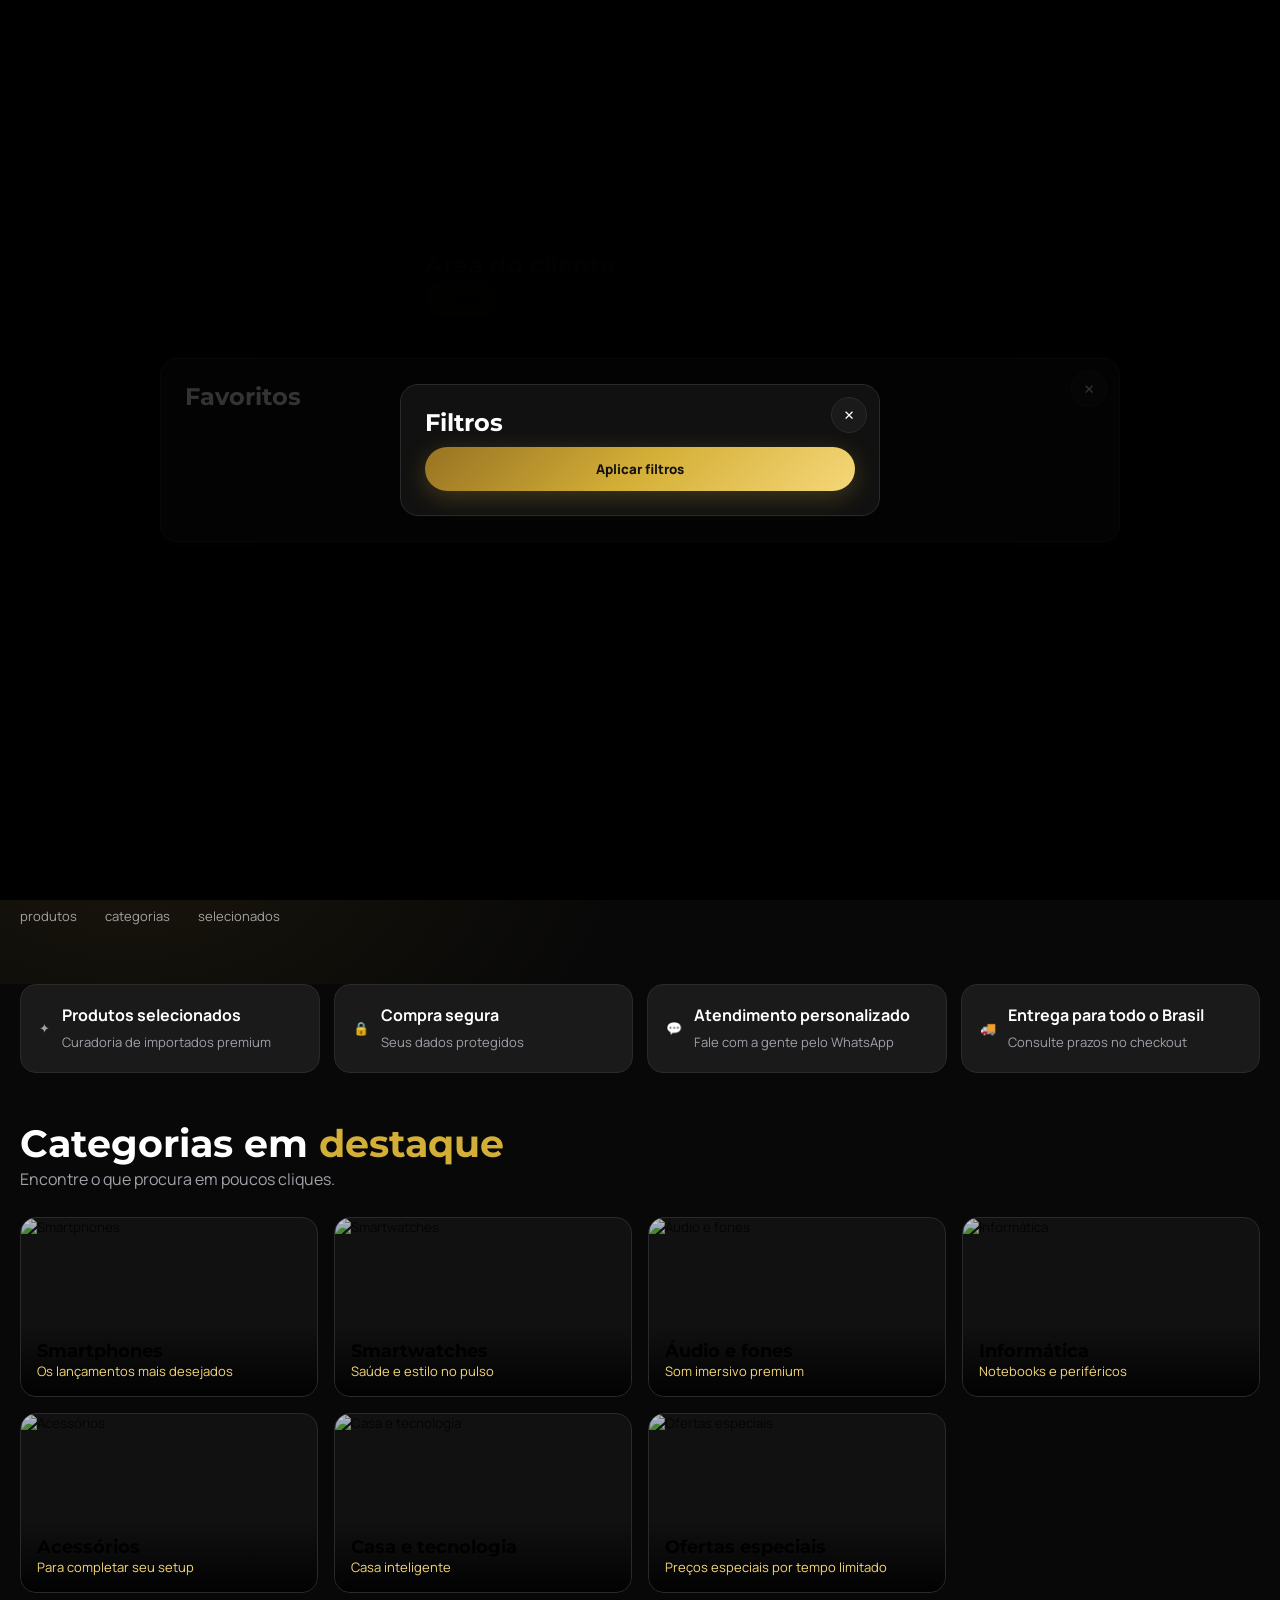
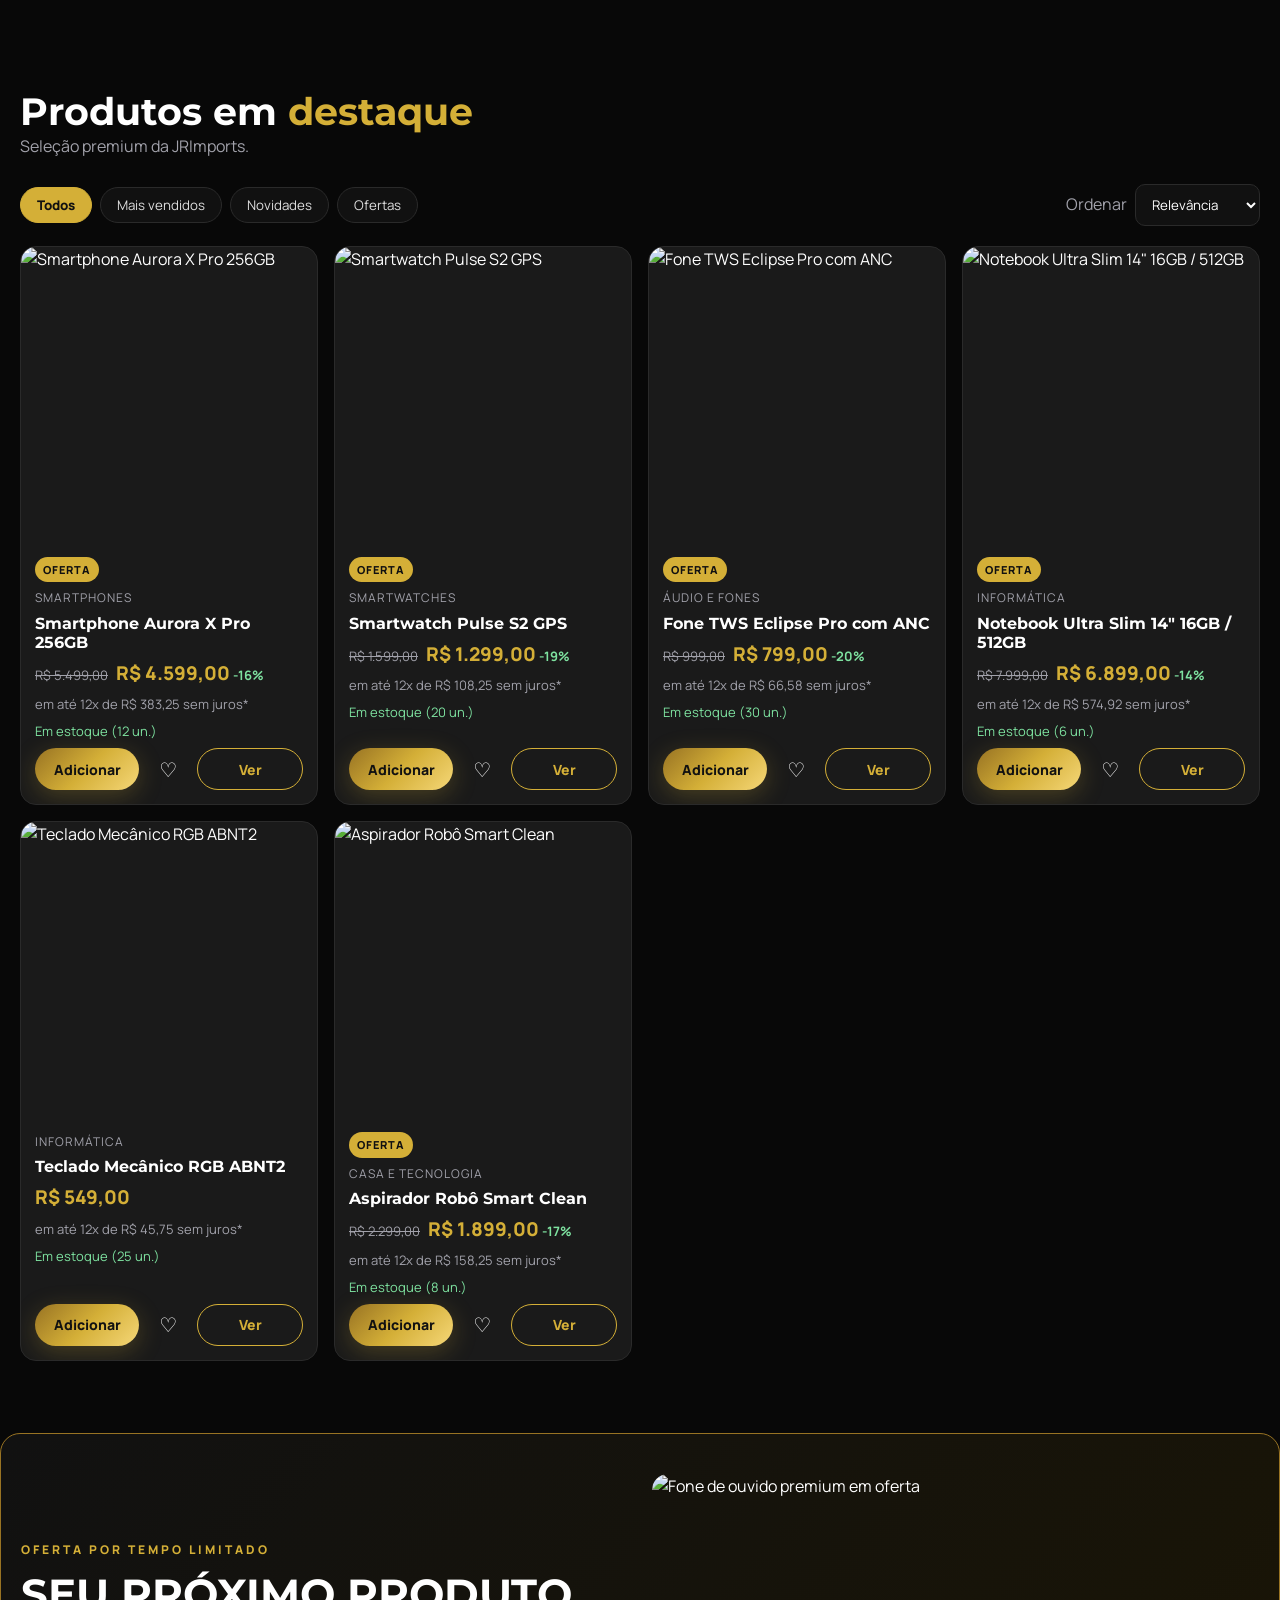
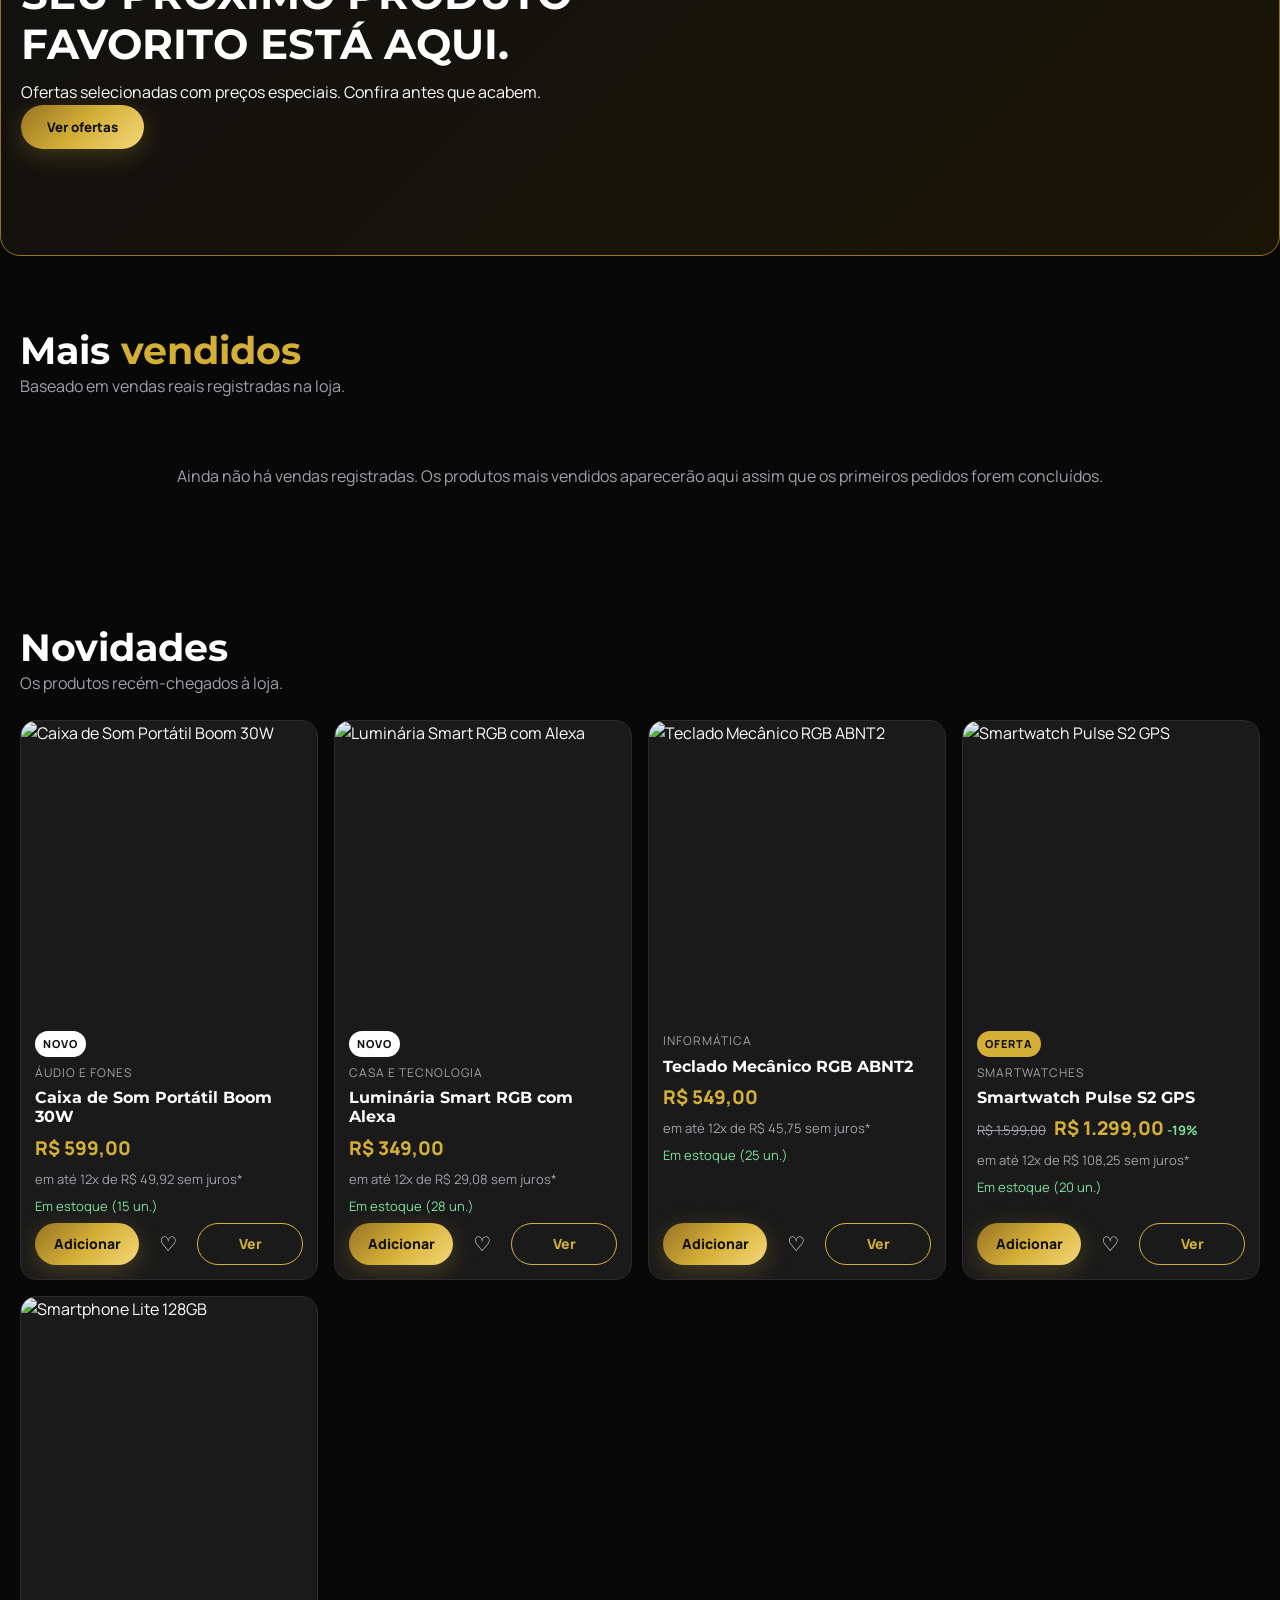
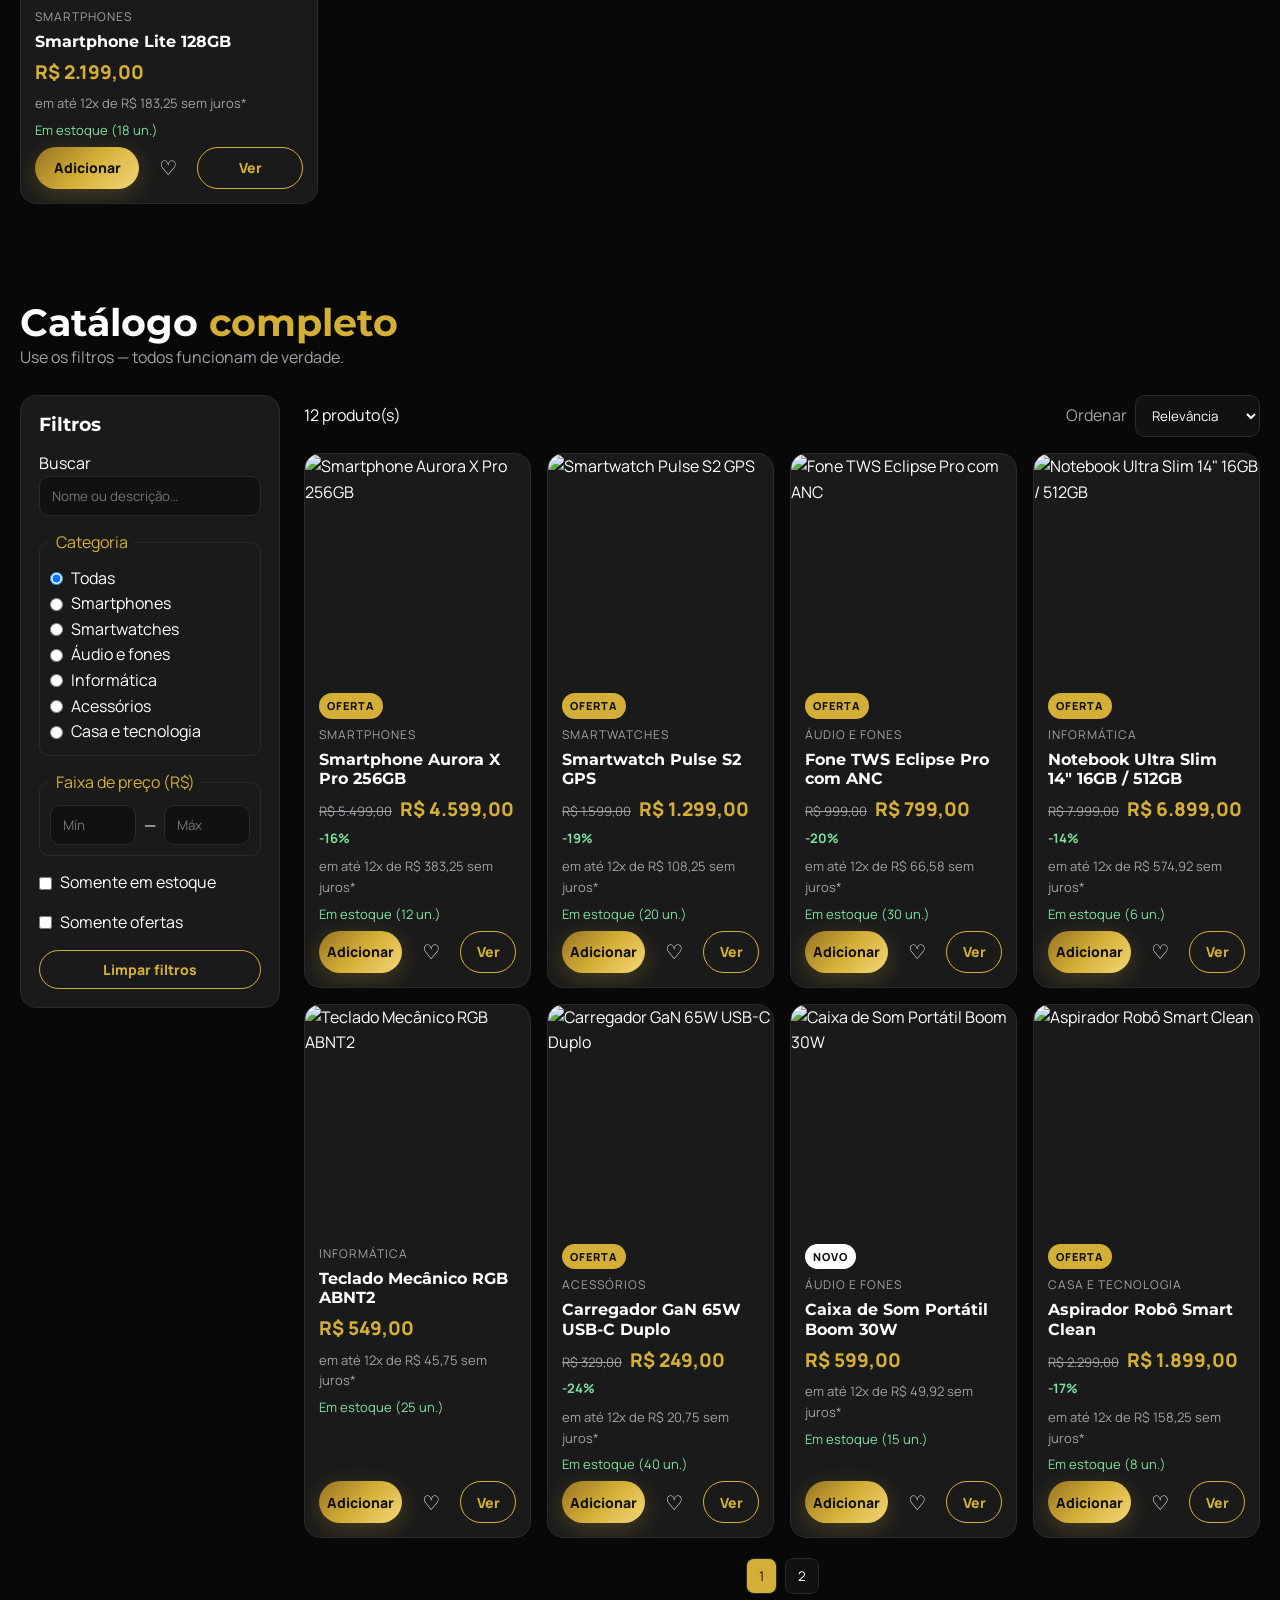
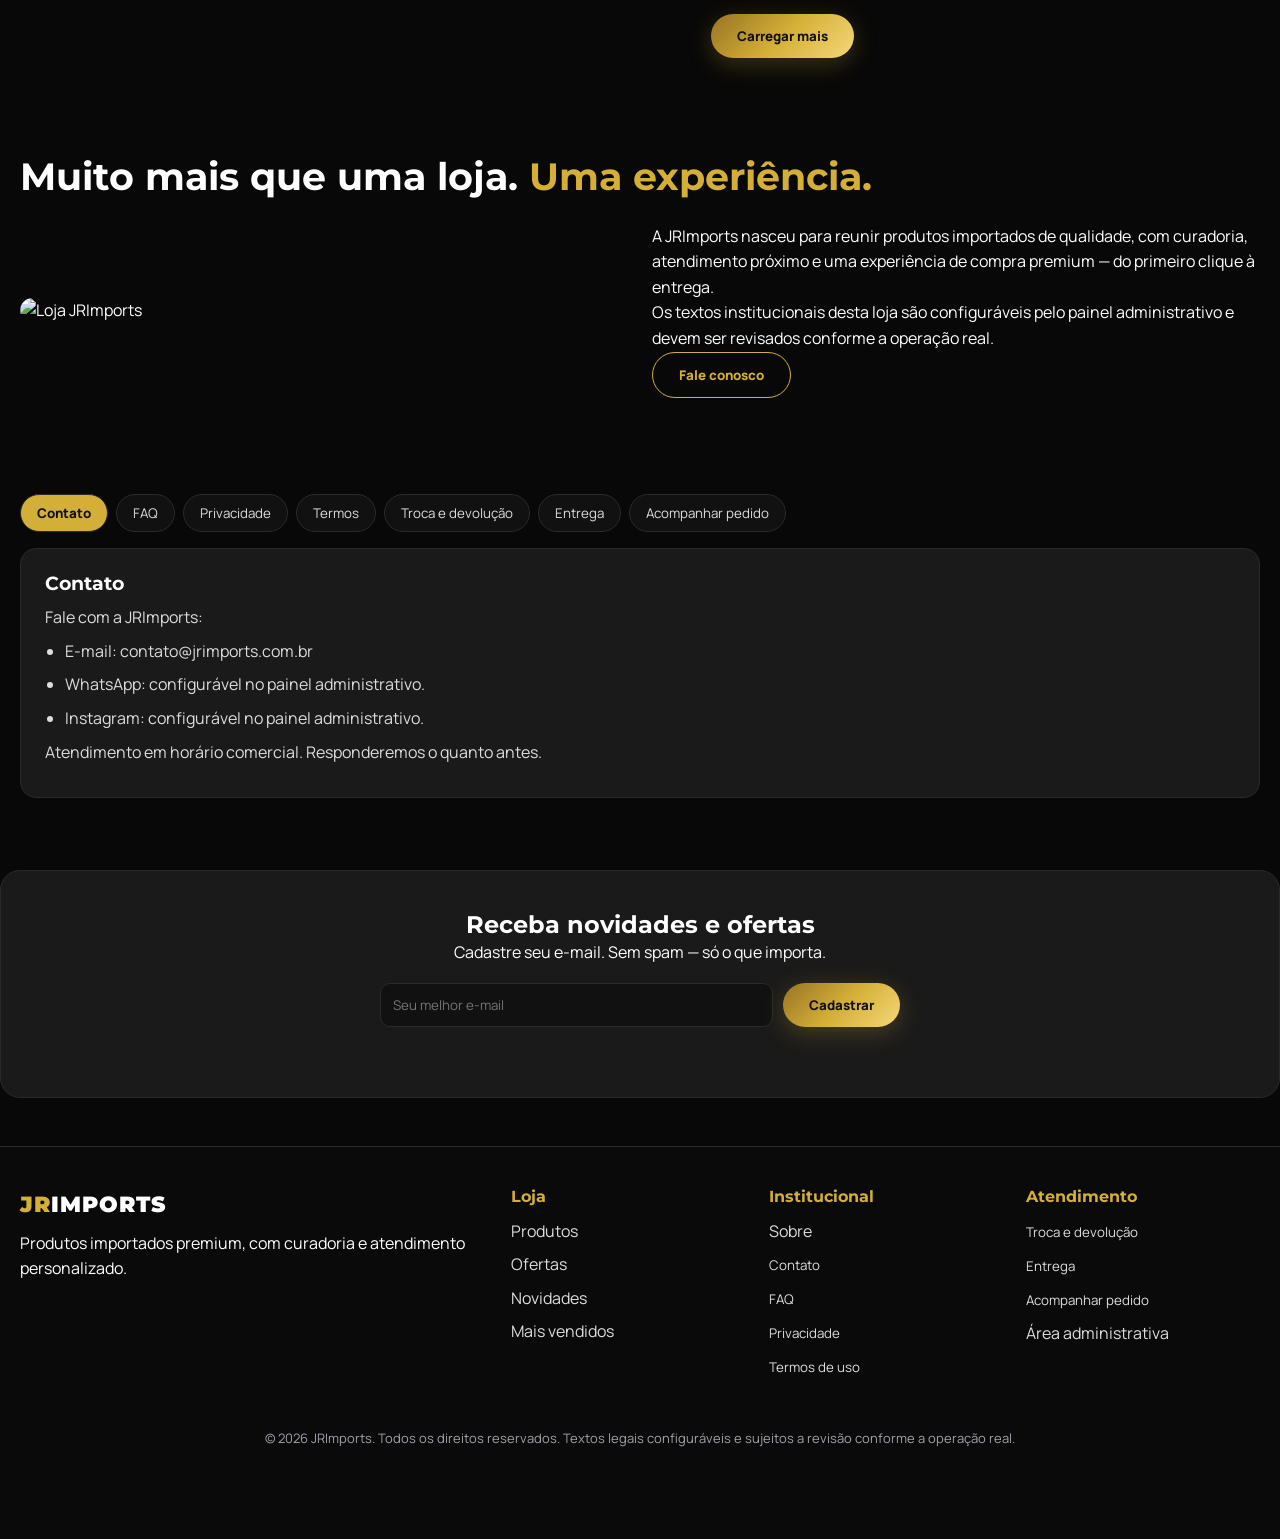
==== commit 90969c2f: "JRImports v2: nova versão completa (loja + admin)" ====
--- a/index.html
+++ b/index.html
@@ -3,409 +3,291 @@
 <head>
 <meta charset="UTF-8">
 <meta name="viewport" content="width=device-width, initial-scale=1.0">
-<title>JRImports — Exclusividade que vai além do comum</title>
-<meta name="description" content="JRImports — produtos importados selecionados, qualidade, estilo e uma experiência de compra diferenciada. Eletrônicos, moda, perfumes, acessórios e tecnologia.">
-<meta property="og:title" content="JRImports — Exclusividade que vai além do comum">
-<meta property="og:description" content="Os melhores produtos, selecionados para quem valoriza qualidade, estilo e experiências diferenciadas.">
+<title>JRImports — Tecnologia que transforma. Estilo que impressiona.</title>
+<meta name="description" content="JRImports: produtos importados selecionados — smartphones, smartwatches, áudio, informática e acessórios. Qualidade, inovação e preços especiais.">
+<meta property="og:title" content="JRImports — Exclusividade em produtos importados">
+<meta property="og:description" content="Descubra produtos selecionados para elevar sua experiência, com qualidade, inovação e preços especiais.">
 <meta property="og:type" content="website">
-<meta property="og:image" content="https://images.unsplash.com/photo-1441986300917-64674bd600d8?q=80&w=1200&auto=format&fit=crop">
-<meta property="og:locale" content="pt_BR">
+<meta property="og:image" content="https://images.unsplash.com/photo-1592750475338-74b7b21085ab?q=80&w=1200&auto=format&fit=crop">
 <meta name="theme-color" content="#080808">
-<link rel="icon" href="data:image/svg+xml,%3Csvg xmlns='http://www.w3.org/2000/svg' viewBox='0 0 64 64'%3E%3Crect width='64' height='64' fill='%23080808'/%3E%3Ctext x='32' y='42' font-family='Arial' font-weight='bold' font-size='30' fill='%23D4AF37' text-anchor='middle'%3EJR%3C/text%3E%3C/svg%3E">
+<link rel="icon" href="data:image/svg+xml,<svg xmlns='http://www.w3.org/2000/svg' viewBox='0 0 100 100'><text y='.9em' font-size='90' fill='%23D4AF37'>J</text></svg>">
 <link rel="preconnect" href="https://fonts.googleapis.com">
 <link rel="preconnect" href="https://fonts.gstatic.com" crossorigin>
-<link href="https://fonts.googleapis.com/css2?family=Montserrat:wght@400;500;600;700;800;900&family=Manrope:wght@400;500;600;700;800&family=Inter:wght@400;500;600&display=swap" rel="stylesheet">
+<link href="https://fonts.googleapis.com/css2?family=Montserrat:wght@500;600;700;800;900&family=Manrope:wght@400;500;600;700;800&display=swap" rel="stylesheet">
 <link rel="stylesheet" href="styles.css">
+<script type="application/ld+json">{"@context":"https://schema.org","@type":"Organization","name":"JRImports","description":"Loja de produtos importados premium.","url":"https://darivaaparecida.github.io/jrimports-v2/"}</script>
 </head>
 <body>
-<!-- INTRO CINEMATOGRÁFICA -->
-<div id="intro" class="intro" aria-hidden="true">
-  <div class="intro-particles"><span></span><span></span><span></span><span></span><span></span><span></span><span></span><span></span></div>
-  <div class="intro-logo">JR<span>Imports</span></div>
-  <div class="intro-line"></div>
-  <p class="intro-tag">EXCLUSIVIDADE QUE VAI ALÉM DO COMUM</p>
-</div>
-
-<!-- HEADER -->
-<header id="siteHeader" class="header">
-  <div class="container header-inner">
-    <a href="#inicio" class="logo">JR<span>Imports</span></a>
-    <nav class="nav-desktop" aria-label="Menu principal">
-      <a href="#inicio">Início</a>
-      <a href="#produtos">Produtos</a>
-      <a href="#categorias">Categorias</a>
-      <a href="#ofertas">Ofertas</a>
-      <a href="#sobre">Sobre nós</a>
-      <a href="#contato">Contato</a>
+<div id="loader" class="loader" aria-hidden="true"><div class="loader-logo"><span class="gold">JR</span>IMPORTS</div><div class="loader-bar"><span></span></div><p>Carregando experiência premium…</p></div>
+<div id="progressBar" class="progress-bar"></div>
+
+<header class="header" id="siteHeader">
+  <div class="header-inner">
+    <button class="icon-btn hamburger" id="menuBtn" aria-label="Abrir menu">☰</button>
+    <a class="logo" href="#home" data-nav="home" aria-label="JRImports — início"><span class="logo-jr">JR</span><span class="logo-rest">IMPORTS</span></a>
+    <div class="search-box" role="search">
+      <input type="search" id="searchInput" placeholder="Buscar produtos…" aria-label="Buscar produtos" autocomplete="off">
+      <button class="search-btn" id="searchBtn" aria-label="Buscar">⌕</button>
+      <div class="search-results" id="searchResults" hidden></div>
+    </div>
+    <nav class="main-nav" aria-label="Navegação principal">
+      <button class="nav-link" id="categoriesBtn" aria-haspopup="true" aria-expanded="false">Categorias ▾</button>
+      <div class="dropdown" id="categoriesMenu" hidden></div>
+      <a class="nav-link" href="#catalogo" data-nav="catalogo">Produtos</a>
+      <a class="nav-link" href="#ofertas" data-nav="ofertas">Ofertas</a>
+      <a class="nav-link" href="#sobre" data-nav="sobre">Sobre</a>
     </nav>
     <div class="header-actions">
-      <button class="icon-btn" id="searchBtn" aria-label="Buscar" title="Buscar">
-        <svg viewBox="0 0 24 24" fill="none" stroke="currentColor" stroke-width="1.8"><circle cx="11" cy="11" r="7"/><path d="m21 21-4.3-4.3"/></svg>
-      </button>
-      <button class="icon-btn" id="accountBtn" aria-label="Conta" title="Conta">
-        <svg viewBox="0 0 24 24" fill="none" stroke="currentColor" stroke-width="1.8"><circle cx="12" cy="8" r="4"/><path d="M4 21c1.5-3.5 4.5-5 8-5s6.5 1.5 8 5"/></svg>
-      </button>
-      <button class="icon-btn cart-btn" id="cartBtn" aria-label="Carrinho" title="Carrinho">
-        <svg viewBox="0 0 24 24" fill="none" stroke="currentColor" stroke-width="1.8"><path d="M6 7h12l1.5 13.5a1 1 0 0 1-1 1.1H5.5a1 1 0 0 1-1-1.1L6 7Z"/><path d="M9 10V6a3 3 0 0 1 6 0v4"/></svg>
-        <span class="cart-count" id="cartCount">0</span>
-      </button>
-      <a href="#produtos" class="btn btn-gold btn-sm header-cta">Explorar produtos</a>
-      <button class="icon-btn menu-btn" id="menuBtn" aria-label="Abrir menu" title="Menu">
-        <svg viewBox="0 0 24 24" fill="none" stroke="currentColor" stroke-width="1.8"><path d="M4 7h16M4 12h16M4 17h16"/></svg>
-      </button>
-    </div>
+      <button class="icon-btn" id="accountBtn" aria-label="Minha conta">👤</button>
+      <button class="icon-btn" id="favBtn" aria-label="Favoritos">♡<span class="count-badge" id="favCount" hidden>0</span></button>
+      <button class="icon-btn cart-btn" id="cartBtn" aria-label="Carrinho">🛒<span class="count-badge" id="cartCount" hidden>0</span></button>
+    </div>
+  </div>
+  <div class="mobile-menu" id="mobileMenu" hidden>
+    <a href="#home" data-nav="home">Início</a>
+    <a href="#catalogo" data-nav="catalogo">Produtos</a>
+    <a href="#categorias" data-nav="categorias">Categorias</a>
+    <a href="#ofertas" data-nav="ofertas">Ofertas</a>
+    <a href="#sobre" data-nav="sobre">Sobre</a>
+    <a href="#contato" data-nav="contato">Contato</a>
+    <a href="admin.html">Área administrativa</a>
   </div>
 </header>
 
-<!-- MENU MOBILE -->
-<div class="mobile-menu-overlay" id="mobileMenuOverlay"></div>
-<aside class="mobile-menu" id="mobileMenu" aria-label="Menu móvel">
-  <div class="mobile-menu-head">
-    <span class="logo">JR<span>Imports</span></span>
-    <button class="icon-btn" id="closeMenuBtn" aria-label="Fechar menu">
-      <svg viewBox="0 0 24 24" fill="none" stroke="currentColor" stroke-width="1.8"><path d="M6 6l12 12M18 6 6 18"/></svg>
-    </button>
-  </div>
-  <nav class="mobile-nav">
-    <a href="#inicio">Início</a>
-    <a href="#produtos">Produtos</a>
-    <a href="#categorias">Categorias</a>
-    <a href="#ofertas">Ofertas</a>
-    <a href="#sobre">Sobre nós</a>
-    <a href="#contato">Contato</a>
-  </nav>
-  <a href="#produtos" class="btn btn-gold btn-block">Explorar produtos</a>
-  <p class="mobile-menu-foot">Qualidade, exclusividade e uma experiência diferenciada em produtos importados.</p>
-</aside>
-
-<!-- BUSCA -->
-<div class="search-overlay" id="searchOverlay">
-  <div class="search-box">
-    <input type="search" id="searchInput" placeholder="Buscar produtos... ex: fone, perfume, smartwatch" aria-label="Buscar produtos">
-    <button class="btn btn-gold" id="searchGoBtn">Buscar</button>
-    <button class="icon-btn" id="closeSearchBtn" aria-label="Fechar busca">
-      <svg viewBox="0 0 24 24" fill="none" stroke="currentColor" stroke-width="1.8"><path d="M6 6l12 12M18 6 6 18"/></svg>
-    </button>
-  </div>
-</div>
-
-<main>
+<nav class="mobile-nav" aria-label="Navegação inferior">
+  <button data-nav="home">⌂<span>Início</span></button>
+  <button data-nav="catalogo">▦<span>Categorias</span></button>
+  <button id="mobileFavBtn">♡<span>Favoritos</span></button>
+  <button id="mobileAccountBtn">👤<span>Conta</span></button>
+</nav>
+
+<main id="main">
 <!-- HERO -->
-<section id="inicio" class="hero">
-  <div class="hero-bg" style="background-image:url('https://images.unsplash.com/photo-1441986300917-64674bd600d8?q=80&w=1920&auto=format&fit=crop')"></div>
-  <div class="hero-glow"></div>
-  <div class="container hero-inner">
-    <p class="hero-eyebrow reveal">JRIMPORTS • PRODUTOS IMPORTADOS PREMIUM</p>
-    <h1 class="reveal">EXCLUSIVIDADE QUE<br><span class="gold-text">VAI ALÉM DO COMUM.</span></h1>
-    <p class="hero-sub reveal">Os melhores produtos, selecionados para quem valoriza qualidade, estilo e experiências diferenciadas.</p>
-    <div class="hero-actions reveal">
-      <a href="#produtos" class="btn btn-gold">Explorar produtos</a>
-      <a href="#sobre" class="btn btn-outline">Conhecer a JRImports</a>
-    </div>
-    <div class="hero-trust reveal">
-      <span>Compra segura</span><i></i><span>Curadoria premium</span><i></i><span>Atendimento especializado</span>
-    </div>
-  </div>
-  <a href="#diferenciais" class="scroll-indicator" aria-label="Rolar para baixo"><span></span></a>
-</section>
-
-<!-- DIFERENCIAIS -->
-<section id="diferenciais" class="section">
-  <div class="container">
-    <div class="section-head reveal">
-      <p class="eyebrow">Por que a JRImports</p>
-      <h2>UMA EXPERIÊNCIA À ALTURA<br>DO QUE VOCÊ PROCURA</h2>
-    </div>
-    <div class="grid-4">
-      <article class="diff-card reveal">
-        <div class="diff-num">01</div>
-        <div class="diff-icon"><svg viewBox="0 0 24 24" fill="none" stroke="currentColor" stroke-width="1.6"><path d="M12 2 15 8.5 22 9.3 17 14.2 18.5 21 12 17.8 5.5 21 7 14.2 2 9.3 9 8.5Z"/></svg></div>
-        <h3>Produtos Selecionados</h3>
-        <p>Uma curadoria especial de produtos para quem busca qualidade e exclusividade.</p>
-      </article>
-      <article class="diff-card reveal">
-        <div class="diff-num">02</div>
-        <div class="diff-icon"><svg viewBox="0 0 24 24" fill="none" stroke="currentColor" stroke-width="1.6"><path d="M12 2 4 5.5V11c0 5 3.5 9.3 8 11 4.5-1.7 8-6 8-11V5.5L12 2Z"/><path d="m9 12 2 2 4-4"/></svg></div>
-        <h3>Compra Segura</h3>
-        <p>Experiência de compra com transparência e segurança.</p>
-      </article>
-      <article class="diff-card reveal">
-        <div class="diff-num">03</div>
-        <div class="diff-icon"><svg viewBox="0 0 24 24" fill="none" stroke="currentColor" stroke-width="1.6"><path d="M21 11.5a8.5 8.5 0 0 1-12.4 7.5L3 21l2-5.6A8.5 8.5 0 1 1 21 11.5Z"/></svg></div>
-        <h3>Atendimento Especializado</h3>
-        <p>Estamos disponíveis para ajudar você em cada etapa.</p>
-      </article>
-      <article class="diff-card reveal">
-        <div class="diff-num">04</div>
-        <div class="diff-icon"><svg viewBox="0 0 24 24" fill="none" stroke="currentColor" stroke-width="1.6"><circle cx="12" cy="12" r="9"/><path d="M12 7v5l3 3"/></svg></div>
-        <h3>Qualidade e Confiança</h3>
-        <p>Compromisso com produtos e atendimento de qualidade.</p>
-      </article>
-    </div>
-  </div>
-</section>
-
-<!-- VITRINE -->
-<section id="produtos" class="section section-dark">
-  <div class="container">
-    <div class="section-head reveal">
-      <p class="eyebrow">Vitrine</p>
-      <h2>PRODUTOS EM DESTAQUE</h2>
-      <p class="section-sub">Descubra uma seleção especial de produtos que fazem a diferença.</p>
-    </div>
-    <div class="toolbar reveal">
-      <div class="filters" id="filters">
-        <button class="filter-btn active" data-filter="todos">Todos</button>
-        <button class="filter-btn" data-filter="mais-vendidos">Mais vendidos</button>
-        <button class="filter-btn" data-filter="novidades">Novidades</button>
-        <button class="filter-btn" data-filter="ofertas">Ofertas</button>
+<section class="hero" id="home">
+  <div class="hero-bg" aria-hidden="true"></div>
+  <div class="hero-content reveal">
+    <p class="hero-eyebrow">JRIMPORTS • IMPORTADOS PREMIUM</p>
+    <h1>TECNOLOGIA QUE TRANSFORMA.<br><span class="gold-text">ESTILO QUE IMPRESSIONA.</span></h1>
+    <p class="hero-sub">Descubra produtos selecionados para elevar sua experiência, com qualidade, inovação e preços especiais.</p>
+    <div class="hero-actions">
+      <button class="btn btn-gold" id="heroExplore">Explorar produtos</button>
+      <button class="btn btn-outline" id="heroOffers">Ver ofertas</button>
+    </div>
+    <div class="hero-stats"><div><strong id="heroProductCount">0</strong><span>produtos</span></div><div><strong id="heroCatCount">0</strong><span>categorias</span></div><div><strong>100%</strong><span>selecionados</span></div></div>
+  </div>
+  <div class="hero-visual reveal"><img src="https://images.unsplash.com/photo-1592750475338-74b7b21085ab?q=80&w=900&auto=format&fit=crop" alt="Smartphone premium em destaque" loading="eager" id="heroImg"><div class="hero-card"><span class="hero-card-tag">DESTAQUE</span><strong>Smartphone Aurora X Pro</strong><span class="gold-text" id="heroCardPrice">R$ 4.599,00</span><button class="btn btn-gold btn-sm" id="heroCardBtn">Ver produto</button></div></div>
+</section>
+
+<!-- BENEFITS -->
+<section class="benefits reveal" aria-label="Benefícios">
+  <div class="benefit"><span class="benefit-icon">✦</span><div><strong>Produtos selecionados</strong><span>Curadoria de importados premium</span></div></div>
+  <div class="benefit"><span class="benefit-icon">🔒</span><div><strong>Compra segura</strong><span>Seus dados protegidos</span></div></div>
+  <div class="benefit"><span class="benefit-icon">💬</span><div><strong>Atendimento personalizado</strong><span>Fale com a gente pelo WhatsApp</span></div></div>
+  <div class="benefit"><span class="benefit-icon">🚚</span><div><strong>Entrega para todo o Brasil</strong><span>Consulte prazos no checkout</span></div></div>
+</section>
+
+<!-- CATEGORIES -->
+<section class="section" id="categorias">
+  <div class="section-head reveal"><h2>Categorias em <span class="gold-text">destaque</span></h2><p>Encontre o que procura em poucos cliques.</p></div>
+  <div class="categories-grid" id="categoriesGrid"></div>
+</section>
+
+<!-- FEATURED -->
+<section class="section" id="destaques">
+  <div class="section-head reveal"><h2>Produtos em <span class="gold-text">destaque</span></h2><p>Seleção premium da JRImports.</p></div>
+  <div class="toolbar reveal">
+    <div class="chip-group" id="featuredFilters" role="group" aria-label="Filtrar destaques">
+      <button class="chip active" data-filter="todos">Todos</button>
+      <button class="chip" data-filter="mais-vendidos">Mais vendidos</button>
+      <button class="chip" data-filter="novidades">Novidades</button>
+      <button class="chip" data-filter="ofertas">Ofertas</button>
+    </div>
+    <label class="sort-label">Ordenar <select id="sortSelect"><option value="relevancia">Relevância</option><option value="menor">Menor preço</option><option value="maior">Maior preço</option><option value="novidades">Novidades</option></select></label>
+  </div>
+  <div class="product-grid" id="featuredGrid"></div>
+  <div class="empty-state" id="featuredEmpty" hidden><p>Nenhum produto encontrado.</p><button class="btn btn-outline" id="featuredClear">Limpar filtros</button></div>
+</section>
+
+<!-- PROMO -->
+<section class="promo reveal" id="ofertas">
+  <div><p class="hero-eyebrow">OFERTA POR TEMPO LIMITADO</p><h2>SEU PRÓXIMO PRODUTO FAVORITO ESTÁ AQUI.</h2><p>Ofertas selecionadas com preços especiais. Confira antes que acabem.</p><button class="btn btn-gold" id="promoBtn">Ver ofertas</button></div>
+  <img src="https://images.unsplash.com/photo-1505740420928-5e560c06d30e?q=80&w=900&auto=format&fit=crop" alt="Fone de ouvido premium em oferta" loading="lazy">
+</section>
+
+<!-- BEST SELLERS -->
+<section class="section" id="mais-vendidos">
+  <div class="section-head reveal"><h2>Mais <span class="gold-text">vendidos</span></h2><p>Baseado em vendas reais registradas na loja.</p></div>
+  <div class="product-grid" id="bestGrid"></div>
+  <div class="empty-state" id="bestEmpty" hidden><p>Ainda não há vendas registradas. Os produtos mais vendidos aparecerão aqui assim que os primeiros pedidos forem concluídos.</p></div>
+</section>
+
+<!-- NEW -->
+<section class="section" id="novidades">
+  <div class="section-head reveal"><h2>Novidades</h2><p>Os produtos recém-chegados à loja.</p></div>
+  <div class="product-grid" id="newGrid"></div>
+</section>
+
+<!-- CATALOG -->
+<section class="section catalog" id="catalogo">
+  <div class="section-head reveal"><h2>Catálogo <span class="gold-text">completo</span></h2><p>Use os filtros — todos funcionam de verdade.</p></div>
+  <div class="catalog-layout">
+    <aside class="filters" id="filtersPanel" aria-label="Filtros">
+      <h3>Filtros</h3>
+      <label>Buscar <input type="search" id="catalogSearch" placeholder="Nome ou descrição…"></label>
+      <fieldset><legend>Categoria</legend><div id="catalogCats"></div></fieldset>
+      <fieldset><legend>Faixa de preço (R$)</legend><div class="price-row"><input type="number" id="priceMin" placeholder="Mín" min="0"><span>—</span><input type="number" id="priceMax" placeholder="Máx" min="0"></div></fieldset>
+      <label class="check"><input type="checkbox" id="availOnly"> Somente em estoque</label>
+      <label class="check"><input type="checkbox" id="offerOnly"> Somente ofertas</label>
+      <button class="btn btn-outline btn-sm" id="clearFilters">Limpar filtros</button>
+    </aside>
+    <div class="catalog-main">
+      <div class="catalog-top"><button class="btn btn-outline btn-sm" id="filterModalBtn">Filtros</button><span id="catalogCount"></span><label class="sort-label">Ordenar <select id="catalogSort"><option value="relevancia">Relevância</option><option value="menor">Menor preço</option><option value="maior">Maior preço</option><option value="novidades">Novidades</option></select></label></div>
+      <div class="product-grid" id="catalogGrid"></div>
+      <div class="empty-state" id="catalogEmpty" hidden><p>Nenhum produto corresponde aos filtros.</p><button class="btn btn-outline" id="catalogClear">Limpar filtros</button></div>
+      <div class="pagination" id="catalogPagination"></div>
+      <button class="btn btn-gold" id="loadMoreBtn">Carregar mais</button>
+    </div>
+  </div>
+</section>
+
+<!-- ABOUT / INSTITUTIONAL -->
+<section class="section institutional" id="sobre">
+  <div class="section-head reveal"><h2>Muito mais que uma loja. <span class="gold-text">Uma experiência.</span></h2></div>
+  <div class="about-grid reveal"><img src="https://images.unsplash.com/photo-1441986300917-64674bd600d8?q=80&w=900&auto=format&fit=crop" alt="Loja JRImports" loading="lazy"><div><p>A JRImports nasceu para reunir produtos importados de qualidade, com curadoria, atendimento próximo e uma experiência de compra premium — do primeiro clique à entrega.</p><p>Os textos institucionais desta loja são configuráveis pelo painel administrativo e devem ser revisados conforme a operação real.</p><button class="btn btn-outline" data-institutional="contato">Fale conosco</button></div></div>
+</section>
+
+<section class="section" id="institucional">
+  <div class="tabs" role="tablist" aria-label="Páginas institucionais">
+    <button class="tab active" data-institutional="contato">Contato</button>
+    <button class="tab" data-institutional="faq">FAQ</button>
+    <button class="tab" data-institutional="privacidade">Privacidade</button>
+    <button class="tab" data-institutional="termos">Termos</button>
+    <button class="tab" data-institutional="troca">Troca e devolução</button>
+    <button class="tab" data-institutional="entrega">Entrega</button>
+    <button class="tab" data-institutional="rastreio">Acompanhar pedido</button>
+  </div>
+  <div class="institutional-content" id="institutionalContent"></div>
+</section>
+
+<!-- NEWSLETTER -->
+<section class="newsletter reveal">
+  <h2>Receba novidades e ofertas</h2><p>Cadastre seu e-mail. Sem spam — só o que importa.</p>
+  <form id="newsletterForm"><input type="email" id="newsletterEmail" placeholder="Seu melhor e-mail" required aria-label="E-mail"><button class="btn btn-gold" type="submit">Cadastrar</button></form>
+  <p class="form-msg" id="newsletterMsg"></p>
+</section>
+</main>
+
+<footer class="footer">
+  <div class="footer-grid">
+    <div><a class="logo" href="#home"><span class="logo-jr">JR</span><span class="logo-rest">IMPORTS</span></a><p>Produtos importados premium, com curadoria e atendimento personalizado.</p></div>
+    <div><h4>Loja</h4><a href="#catalogo" data-nav="catalogo">Produtos</a><a href="#ofertas" data-nav="ofertas">Ofertas</a><a href="#novidades" data-nav="novidades">Novidades</a><a href="#mais-vendidos" data-nav="mais-vendidos">Mais vendidos</a></div>
+    <div><h4>Institucional</h4><a href="#sobre" data-nav="sobre">Sobre</a><button class="link-btn" data-institutional="contato">Contato</button><button class="link-btn" data-institutional="faq">FAQ</button><button class="link-btn" data-institutional="privacidade">Privacidade</button><button class="link-btn" data-institutional="termos">Termos de uso</button></div>
+    <div><h4>Atendimento</h4><button class="link-btn" data-institutional="troca">Troca e devolução</button><button class="link-btn" data-institutional="entrega">Entrega</button><button class="link-btn" data-institutional="rastreio">Acompanhar pedido</button><a href="admin.html">Área administrativa</a></div>
+  </div>
+  <p class="footer-copy">© 2026 JRImports. Todos os direitos reservados. Textos legais configuráveis e sujeitos a revisão conforme a operação real.</p>
+</footer>
+
+<!-- PRODUCT MODAL -->
+<div class="modal" id="productModal" hidden role="dialog" aria-modal="true" aria-label="Detalhes do produto">
+  <div class="modal-box product-modal-box">
+    <button class="modal-close" id="pmClose" aria-label="Fechar">✕</button>
+    <div class="pm-layout">
+      <div class="pm-gallery"><img id="pmImage" src="" alt="Imagem do produto"><div class="pm-thumbs" id="pmThumbs"></div><p class="zoom-hint">Passe o mouse sobre a imagem para ampliar • toque para alternar</p></div>
+      <div class="pm-info">
+        <span class="badge" id="pmBadge" hidden></span>
+        <h2 id="pmName"></h2><p class="pm-category" id="pmCategory"></p>
+        <p class="pm-price"><span id="pmOld" class="old-price"></span><strong id="pmPrice"></strong><span id="pmInstallments" class="installments"></span></p>
+        <p id="pmStock" class="stock"></p>
+        <p id="pmDesc"></p>
+        <div id="pmSpecs"></div>
+        <label>Variação <select id="pmVariations"></select></label>
+        <div class="qty-row"><label>Quantidade <span class="qty-control"><button id="pmMinus" aria-label="Diminuir quantidade">−</button><input type="number" id="pmQty" value="1" min="1" aria-label="Quantidade"><button id="pmPlus" aria-label="Aumentar quantidade">+</button></span></label></div>
+        <div class="pm-actions"><button class="btn btn-gold" id="pmBuyNow">Comprar agora</button><button class="btn btn-outline" id="pmAddCart">Adicionar ao carrinho</button><button class="btn btn-outline" id="pmWhats">Comprar pelo WhatsApp</button><button class="icon-btn" id="pmFav" aria-label="Favoritar">♡</button></div>
       </div>
-      <div class="toolbar-right">
-        <select id="categorySelect" aria-label="Filtrar por categoria">
-          <option value="todas">Todas as categorias</option>
-        </select>
-        <select id="sortSelect" aria-label="Ordenar produtos">
-          <option value="relevancia">Ordenar: relevância</option>
-          <option value="menor-preco">Menor preço</option>
-          <option value="maior-preco">Maior preço</option>
-          <option value="maior-desconto">Maior desconto</option>
-        </select>
-      </div>
-    </div>
-    <p class="results-info" id="resultsInfo"></p>
-    <div class="products-grid" id="productsGrid"></div>
-    <p class="empty-state" id="emptyState" hidden>Nenhum produto encontrado para essa busca. Tente outro termo ou limpe os filtros.</p>
-  </div>
-</section>
-
-<!-- CATEGORIAS -->
-<section id="categorias" class="section">
-  <div class="container">
-    <div class="section-head reveal">
-      <p class="eyebrow">Navegue por categoria</p>
-      <h2>ENCONTRE O SEU ESTILO</h2>
-      <p class="section-sub">Toque em uma categoria para ver os produtos.</p>
-    </div>
-    <div class="categories-grid" id="categoriesGrid"></div>
-  </div>
-</section>
-
-<!-- BANNER PROMOCIONAL -->
-<section id="ofertas" class="promo">
-  <div class="container promo-inner">
-    <div class="promo-text reveal">
-      <p class="eyebrow">Ofertas especiais</p>
-      <h2>SEU PRÓXIMO PRODUTO<br>FAVORITO ESTÁ AQUI.</h2>
-      <p>Descubra oportunidades especiais e encontre produtos que combinam com você.</p>
-      <button class="btn btn-gold" id="verOfertasBtn">Ver ofertas</button>
-    </div>
-    <div class="promo-img reveal">
-      <img src="https://images.unsplash.com/photo-1523275335684-37898b6baf30?q=80&w=900&auto=format&fit=crop" alt="Relógio premium em destaque" loading="lazy">
-      <span class="promo-badge">ATÉ 30% OFF</span>
-    </div>
-  </div>
-</section>
-
-<!-- SOBRE -->
-<section id="sobre" class="section about">
-  <div class="container about-inner">
-    <div class="about-img reveal">
-      <img src="https://images.unsplash.com/photo-1490481651871-ab68de25d43d?q=80&w=1000&auto=format&fit=crop" alt="Produtos premium JRImports" loading="lazy">
-    </div>
-    <div class="about-text reveal">
-      <p class="eyebrow">Sobre a JRImports</p>
-      <h2>MUITO MAIS QUE UMA LOJA. UMA EXPERIÊNCIA.</h2>
-      <p>A JRImports nasceu com o propósito de oferecer produtos selecionados, qualidade e uma experiência de compra diferenciada. Trabalhamos para conectar você a produtos que unem tecnologia, estilo e praticidade.</p>
-      <ul class="about-list">
-        <li><strong>Curadoria</strong> — cada produto passa por uma seleção criteriosa.</li>
-        <li><strong>Transparência</strong> — preços, estoque e condições claros.</li>
-        <li><strong>Atendimento</strong> — suporte em cada etapa da sua compra.</li>
-      </ul>
-      <a href="#produtos" class="btn btn-gold">Ver produtos</a>
-    </div>
-  </div>
-</section>
-
-<!-- DEPOIMENTOS -->
-<section id="depoimentos" class="section section-dark">
-  <div class="container">
-    <div class="section-head reveal">
-      <p class="eyebrow">Avaliações</p>
-      <h2>QUEM COMPRA, RECOMENDA.</h2>
-      <p class="section-sub">Depoimentos demonstrativos — marcados como exemplo até que avaliações reais sejam cadastradas.</p>
-    </div>
-    <div class="grid-3" id="testimonialsGrid">
-      <article class="testi-card reveal">
-        <span class="testi-tag">Exemplo</span>
-        <div class="stars" aria-label="5 de 5 estrelas">★★★★★</div>
-        <p>“Produto chegou muito bem embalado e a qualidade superou o que eu esperava. Atendimento impecável do início ao fim.”</p>
-        <footer><strong>Mariana S.</strong><span>12/10/2026</span></footer>
-      </article>
-      <article class="testi-card reveal">
-        <span class="testi-tag">Exemplo</span>
-        <div class="stars" aria-label="5 de 5 estrelas">★★★★★</div>
-        <p>“Comprei o fone premium e o som é incrível. A loja transmite confiança e o prazo foi cumprido exatamente.”</p>
-        <footer><strong>Carlos H.</strong><span>28/09/2026</span></footer>
-      </article>
-      <article class="testi-card reveal">
-        <span class="testi-tag">Exemplo</span>
-        <div class="stars" aria-label="4 de 5 estrelas">★★★★☆</div>
-        <p>“Ótima curadoria de produtos importados. Já é a minha segunda compra e recomendo para quem busca algo diferente.”</p>
-        <footer><strong>Beatriz L.</strong><span>03/09/2026</span></footer>
-      </article>
-    </div>
-  </div>
-</section>
-
-<!-- CONTATO / FOOTER -->
-<footer id="contato" class="footer">
-  <div class="container footer-grid">
-    <div class="footer-brand">
-      <a href="#inicio" class="logo">JR<span>Imports</span></a>
-      <p>Qualidade, exclusividade e uma experiência diferenciada em produtos importados.</p>
-      <div class="social">
-        <a href="https://www.instagram.com/" target="_blank" rel="noopener" aria-label="Instagram">Instagram</a>
-        <a href="https://wa.me/5500000000000" target="_blank" rel="noopener" aria-label="WhatsApp">WhatsApp</a>
-      </div>
-      <p class="footer-contact" id="footerContact">Atendimento: contato@jrimports.com.br</p>
-    </div>
-    <nav class="footer-col" aria-label="Empresa">
-      <h4>Empresa</h4>
-      <a href="#sobre">Sobre nós</a>
-      <a href="#contato">Contato</a>
-      <a href="#sobre">Nossa história</a>
-    </nav>
-    <nav class="footer-col" aria-label="Atendimento">
-      <h4>Atendimento</h4>
-      <a href="#contato" data-faq="ajuda">Central de ajuda</a>
-      <a href="#contato" data-faq="faq">Perguntas frequentes</a>
-      <a href="#contato" data-faq="troca">Política de troca</a>
-      <a href="#contato" data-faq="privacidade">Política de privacidade</a>
-    </nav>
-    <nav class="footer-col" aria-label="Compras">
-      <h4>Compras</h4>
-      <a href="#produtos">Como comprar</a>
-      <a href="#produtos" data-info="entregas">Entregas</a>
-      <a href="#produtos" data-info="pagamento">Formas de pagamento</a>
-    </nav>
-  </div>
-  <div class="footer-bottom">
-    <div class="container footer-bottom-inner">
-      <p>© <span id="year">2026</span> JRImports. Todos os direitos reservados. <span id="footerCnpj"></span></p>
-      <p class="pay-note">Pagamento confirmado somente pelo provedor real quando configurado. Sem simulação de pagamento.</p>
-    </div>
-  </div>
-</footer>
-</main>
-
-<!-- CARRINHO -->
-<div class="drawer-overlay" id="cartOverlay"></div>
-<aside class="cart-drawer" id="cartDrawer" aria-label="Carrinho de compras">
-  <div class="drawer-head">
-    <h3>Seu carrinho <span id="cartDrawerCount"></span></h3>
-    <button class="icon-btn" id="closeCartBtn" aria-label="Fechar carrinho">
-      <svg viewBox="0 0 24 24" fill="none" stroke="currentColor" stroke-width="1.8"><path d="M6 6l12 12M18 6 6 18"/></svg>
-    </button>
-  </div>
-  <div class="cart-items" id="cartItems"></div>
-  <div class="cart-cep">
-    <label for="cepInput">Calcular frete</label>
-    <div class="cep-row">
-      <input type="text" id="cepInput" placeholder="Digite seu CEP" inputmode="numeric" maxlength="9">
-      <button class="btn btn-outline btn-sm" id="cepBtn">Calcular</button>
-    </div>
-    <p class="cep-msg" id="cepMsg">Frete calculado na finalização, conforme sua região.</p>
-  </div>
-  <div class="cart-totals">
-    <p><span>Subtotal</span><strong id="cartSubtotal">R$ 0,00</strong></p>
-    <p><span>Descontos</span><strong class="gold-text" id="cartDiscount">− R$ 0,00</strong></p>
-    <p class="total-line"><span>Total</span><strong id="cartTotal">R$ 0,00</strong></p>
-  </div>
-  <button class="btn btn-gold btn-block" id="checkoutBtn">Finalizar pedido</button>
+    </div>
+    <h3>Produtos relacionados</h3><div class="product-grid" id="pmRelated"></div>
+    <h3>Recentemente visualizados</h3><div class="product-grid" id="pmRecent"></div>
+  </div>
+</div>
+
+<!-- CART DRAWER -->
+<div class="overlay" id="cartOverlay" hidden></div>
+<aside class="drawer" id="cartDrawer" aria-label="Carrinho" hidden>
+  <div class="drawer-head"><h2>Seu carrinho</h2><button class="modal-close" id="cartClose" aria-label="Fechar carrinho">✕</button></div>
+  <div id="cartItems"></div>
+  <div class="cart-coupon"><input id="couponInput" placeholder="Cupom de desconto"><button class="btn btn-outline btn-sm" id="applyCouponBtn">Aplicar</button></div>
+  <p class="form-msg" id="couponMsg"></p>
+  <div class="cart-totals"><p>Subtotal <span id="cartSubtotal">R$ 0,00</span></p><p>Desconto <span id="cartDiscount">R$ 0,00</span></p><p>Frete <span id="cartShipping">A calcular no checkout</span></p><p class="total">Total <span id="cartTotal">R$ 0,00</span></p></div>
+  <button class="btn btn-gold btn-block" id="checkoutBtn">Finalizar compra</button>
   <button class="btn btn-outline btn-block" id="continueBtn">Continuar comprando</button>
 </aside>
 
-<!-- MODAL PRODUTO -->
-<div class="modal-overlay" id="productModal">
-  <div class="modal product-modal" role="dialog" aria-modal="true" aria-label="Detalhes do produto">
-    <button class="icon-btn modal-close" id="closeProductModal" aria-label="Fechar detalhes">
-      <svg viewBox="0 0 24 24" fill="none" stroke="currentColor" stroke-width="1.8"><path d="M6 6l12 12M18 6 6 18"/></svg>
-    </button>
-    <div class="product-modal-grid">
-      <div class="pm-gallery">
-        <img id="pmImg" src="" alt="Produto" loading="lazy">
-        <p class="zoom-hint">Passe o mouse para ampliar • clique para zoom</p>
-      </div>
-      <div class="pm-info">
-        <span class="badge" id="pmBadge"></span>
-        <h3 id="pmName"></h3>
-        <p class="pm-category" id="pmCategory"></p>
-        <p class="pm-price"><span id="pmOldPrice"></span><strong id="pmPrice"></strong><em id="pmDiscount"></em></p>
-        <p class="pm-stock" id="pmStock"></p>
-        <p id="pmDesc"></p>
-        <div class="qty-row">
-          <label for="pmQty">Quantidade</label>
-          <div class="qty">
-            <button type="button" id="pmMinus" aria-label="Diminuir quantidade">−</button>
-            <input type="number" id="pmQty" value="1" min="1" max="99">
-            <button type="button" id="pmPlus" aria-label="Aumentar quantidade">+</button>
-          </div>
-        </div>
-        <div class="pm-actions">
-          <button class="btn btn-gold" id="pmAddCart">Adicionar ao carrinho</button>
-          <button class="btn btn-outline" id="pmBuy">Comprar agora</button>
-        </div>
-        <p class="pm-delivery">Entrega: prazo e frete calculados no checkout, conforme seu CEP.</p>
-        <h4>Produtos relacionados</h4>
-        <div class="related" id="pmRelated"></div>
-      </div>
-    </div>
-  </div>
-</div>
-
-<!-- MODAL CHECKOUT -->
-<div class="modal-overlay" id="checkoutModal">
-  <div class="modal checkout-modal" role="dialog" aria-modal="true" aria-label="Finalizar pedido">
-    <button class="icon-btn modal-close" id="closeCheckoutModal" aria-label="Fechar checkout">
-      <svg viewBox="0 0 24 24" fill="none" stroke="currentColor" stroke-width="1.8"><path d="M6 6l12 12M18 6 6 18"/></svg>
-    </button>
-    <h3>Finalizar pedido</h3>
-    <p class="modal-sub">Preencha seus dados. O pedido será criado com status <strong>Pendente</strong> — o pagamento só é confirmado pelo provedor real quando configurado. Nada é cobrado aqui.</p>
+<!-- CHECKOUT MODAL -->
+<div class="modal" id="checkoutModal" hidden role="dialog" aria-modal="true" aria-label="Checkout">
+  <div class="modal-box">
+    <button class="modal-close" id="coClose" aria-label="Fechar checkout">✕</button>
+    <h2>Checkout</h2>
+    <p class="notice">Seu pedido será registrado como <strong>Aguardando pagamento</strong>. Nenhum pagamento é simulado ou confirmado aqui — o pagamento real é feito pelo gateway configurado na loja.</p>
     <form id="checkoutForm">
       <div class="form-grid">
-        <label>Nome completo<input type="text" name="nome" required placeholder="Seu nome completo"></label>
-        <label>E-mail<input type="email" name="email" required placeholder="voce@email.com"></label>
-        <label>Telefone / WhatsApp<input type="tel" name="telefone" required placeholder="(00) 00000-0000"></label>
-        <label>CEP<input type="text" name="cep" required placeholder="00000-000" maxlength="9"></label>
-        <label>Endereço<input type="text" name="endereco" required placeholder="Rua, número, bairro"></label>
-        <label>Cidade / UF<input type="text" name="cidade" required placeholder="Cidade - UF"></label>
+        <label>Nome completo* <input id="coName" required></label>
+        <label>CPF <input id="coCpf" placeholder="000.000.000-00" inputmode="numeric"></label>
+        <label>E-mail* <input id="coEmail" type="email" required></label>
+        <label>Telefone* <input id="coPhone" type="tel" required></label>
+        <label>CEP* <input id="coCep" required inputmode="numeric" placeholder="00000-000"> <button type="button" class="btn btn-outline btn-sm" id="searchCepBtn">Buscar endereço</button></label>
+        <label>Endereço* <input id="coAddress" required></label>
+        <label>Número* <input id="coNumber" required></label>
+        <label>Complemento <input id="coComplement"></label>
+        <label>Bairro* <input id="coDistrict" required></label>
+        <label>Cidade* <input id="coCity" required></label>
+        <label>Estado* <input id="coState" required maxlength="2"></label>
+        <label>Entrega <select id="coDelivery"><option value="Padrão — prazo a confirmar">Padrão — prazo a confirmar</option><option value="Expressa — prazo a confirmar">Expressa — prazo a confirmar</option><option value="Retirada — a combinar">Retirada — a combinar</option></select></label>
       </div>
-      <label class="full">Observações<textarea name="obs" rows="2" placeholder="Alguma observação sobre o pedido? (opcional)"></textarea></label>
-      <p class="checkout-total">Total do pedido: <strong id="checkoutTotal">R$ 0,00</strong></p>
-      <button type="submit" class="btn btn-gold btn-block">Criar pedido pendente</button>
+      <div id="coSummary" class="order-summary"></div>
+      <p class="form-msg" id="coMsg"></p>
+      <button class="btn btn-gold btn-block" type="submit" id="coPlaceOrder">Confirmar pedido</button>
     </form>
-    <div class="order-success" id="orderSuccess" hidden>
-      <h4>Pedido criado com sucesso!</h4>
-      <p>Número do pedido: <strong id="orderNumber"></strong></p>
-      <p>Status: <strong>Pendente</strong>. Entraremos em contato para confirmar o pagamento pelo provedor real quando configurado.</p>
-      <button class="btn btn-gold btn-block" id="orderSuccessBtn">Voltar à loja</button>
-    </div>
-  </div>
-</div>
-
-<!-- MODAL CONTA / INFO -->
-<div class="modal-overlay" id="infoModal">
-  <div class="modal info-modal" role="dialog" aria-modal="true" aria-label="Informações">
-    <button class="icon-btn modal-close" id="closeInfoModal" aria-label="Fechar">
-      <svg viewBox="0 0 24 24" fill="none" stroke="currentColor" stroke-width="1.8"><path d="M6 6l12 12M18 6 6 18"/></svg>
-    </button>
-    <h3 id="infoTitle">Informações</h3>
-    <div id="infoBody"></div>
-    <a href="admin.html" class="btn btn-outline btn-block">Abrir painel administrativo</a>
-  </div>
-</div>
-
-<div class="toast" id="toast" role="status"></div>
+    <div id="coSuccess" hidden><h3>Pedido registrado!</h3><p id="coSuccessText"></p><button class="btn btn-gold" id="coSuccessClose">Fechar</button></div>
+  </div>
+</div>
+
+<!-- AUTH MODAL -->
+<div class="modal" id="authModal" hidden role="dialog" aria-modal="true" aria-label="Área do cliente">
+  <div class="modal-box modal-sm">
+    <button class="modal-close" id="authClose" aria-label="Fechar">✕</button>
+    <h2>Área do cliente</h2>
+    <div class="tabs"><button class="tab active" id="tabLogin">Entrar</button><button class="tab" id="tabRegister">Criar conta</button></div>
+    <form id="loginForm"><label>E-mail <input id="loginEmail" type="email" required></label><label>Senha <input id="loginPass" type="password" required></label><button class="btn btn-gold btn-block" type="submit">Entrar</button><button type="button" class="link-btn" id="forgotLink">Esqueci minha senha</button><p class="form-msg" id="loginMsg"></p></form>
+    <form id="registerForm" hidden><label>Nome <input id="regName" required></label><label>E-mail <input id="regEmail" type="email" required></label><label>Senha <input id="regPass" type="password" required minlength="6"></label><button class="btn btn-gold btn-block" type="submit">Criar conta</button><p class="form-msg" id="regMsg"></p></form>
+    <p class="hint">Autenticação local deste site estático — as senhas ficam apenas neste navegador e não são enviadas a nenhum servidor. Para produção, use autenticação com backend.</p>
+  </div>
+</div>
+
+<!-- CUSTOMER MODAL -->
+<div class="modal" id="customerModal" hidden role="dialog" aria-modal="true" aria-label="Minha conta">
+  <div class="modal-box">
+    <button class="modal-close" id="customerClose" aria-label="Fechar">✕</button>
+    <h2 id="customerTitle">Minha conta</h2>
+    <div id="customerProfile"></div>
+    <h3>Meus pedidos</h3><div id="customerOrders"></div>
+    <h3>Endereços salvos</h3><div id="customerAddresses"></div>
+    <h3>Favoritos</h3><div id="customerFavs"></div>
+    <button class="btn btn-outline" id="logoutBtn">Sair</button>
+  </div>
+</div>
+
+<!-- FAVORITES MODAL -->
+<div class="modal" id="favModal" hidden role="dialog" aria-modal="true" aria-label="Favoritos">
+  <div class="modal-box"><button class="modal-close" id="favClose" aria-label="Fechar">✕</button><h2>Favoritos</h2><div class="product-grid" id="favList"></div><div class="empty-state" id="favEmpty" hidden><p>Você ainda não favoritou nenhum produto.</p></div></div>
+</div>
+
+<!-- FILTER MODAL (mobile) -->
+<div class="modal" id="filterModal" hidden role="dialog" aria-modal="true" aria-label="Filtros">
+  <div class="modal-box modal-sm"><button class="modal-close" id="filterClose" aria-label="Fechar filtros">✕</button><h2>Filtros</h2><div id="filterModalBody"></div><button class="btn btn-gold btn-block" id="filterApply">Aplicar filtros</button></div>
+</div>
+
+<a class="wa-float" id="waFloat" href="#" target="_blank" rel="noopener" aria-label="Falar no WhatsApp">💬</a>
+<div class="toast" id="toast" role="status" aria-live="polite" hidden></div>
 <script src="app.js"></script>
 </body>
 </html>
--- a/styles.css
+++ b/styles.css
@@ -1,343 +1,212 @@
-:root{
-  --black:#080808; --black2:#111111; --card:#171717; --gold:#D4AF37; --gold-light:#F5D77A;
-  --gold-dark:#8C6A1D; --white:#F5F5F5; --gray:#929292; --line:rgba(212,175,55,.22);
-  --radius:16px; --shadow:0 20px 50px rgba(0,0,0,.55);
-}
-*{margin:0;padding:0;box-sizing:border-box}
+:root{--bg:#080808;--bg2:#111;--card:#1a1a1a;--gold:#D4AF37;--gold-l:#F5D778;--gold-d:#987323;--white:#fff;--muted:#A1A1AA;--line:#2a2a2a;--radius:16px}
+*{box-sizing:border-box;margin:0;padding:0}
 html{scroll-behavior:smooth}
-body{background:var(--black);color:var(--white);font-family:'Manrope','Inter',system-ui,sans-serif;line-height:1.6;overflow-x:hidden}
-img{max-width:100%;display:block}
+body{background:var(--bg);color:var(--white);font-family:Manrope,system-ui,sans-serif;line-height:1.6;overflow-x:hidden}
+h1,h2,h3,h4{font-family:Montserrat,sans-serif;line-height:1.2}
 a{color:inherit;text-decoration:none}
 button{font-family:inherit;cursor:pointer}
-input,select,textarea{font-family:inherit;font-size:1rem}
-.container{width:min(1200px,92%);margin:0 auto}
-h1,h2,h3,h4{font-family:'Montserrat',sans-serif;line-height:1.12;letter-spacing:.02em}
-.gold-text{background:linear-gradient(100deg,#8C6A1D,#D4AF37 35%,#F5D77A 50%,#D4AF37 65%,#8C6A1D);-webkit-background-clip:text;background-clip:text;color:transparent}
-.eyebrow{color:var(--gold);text-transform:uppercase;letter-spacing:.28em;font-size:.72rem;font-weight:700;margin-bottom:12px}
-.section{padding:88px 0}
-.section-dark{background:var(--black2)}
-.section-head{text-align:center;margin-bottom:44px}
-.section-head h2{font-size:clamp(1.7rem,4vw,2.6rem);font-weight:800}
-.section-sub{color:var(--gray);margin-top:10px}
-.reveal{opacity:0;transform:translateY(22px);transition:opacity .7s ease,transform .7s ease}
+img{max-width:100%;display:block}
+input,select,textarea{font-family:inherit;padding:10px 12px;border:1px solid var(--line);border-radius:10px;background:#111;color:#fff;width:100%}
+input:focus,select:focus,button:focus-visible,a:focus-visible{outline:2px solid var(--gold);outline-offset:2px}
+.gold-text{color:var(--gold)}
+.gold{color:var(--gold)}
+/* Loader */
+.loader{position:fixed;inset:0;background:var(--bg);z-index:200;display:flex;flex-direction:column;align-items:center;justify-content:center;gap:16px;transition:opacity .4s}
+.loader.hidden{opacity:0;pointer-events:none}
+.loader-logo{font-family:Montserrat;font-size:32px;font-weight:900;letter-spacing:2px}
+.loader-bar{width:200px;height:3px;background:#222;border-radius:3px;overflow:hidden}
+.loader-bar span{display:block;height:100%;width:40%;background:linear-gradient(90deg,var(--gold-d),var(--gold),var(--gold-l));animation:load 1.2s infinite}
+@keyframes load{0%{transform:translateX(-100%)}100%{transform:translateX(350%)}}
+.progress-bar{position:fixed;top:0;left:0;height:3px;background:linear-gradient(90deg,var(--gold-d),var(--gold-l));width:0;z-index:150}
+/* Header */
+.header{position:sticky;top:0;z-index:100;background:rgba(8,8,8,.85);backdrop-filter:blur(14px);border-bottom:1px solid var(--line)}
+.header-inner{max-width:1280px;margin:auto;display:flex;align-items:center;gap:16px;padding:12px 20px}
+.logo{font-family:Montserrat;font-weight:900;font-size:22px;letter-spacing:1px;white-space:nowrap}
+.logo-jr{color:var(--gold)}.logo-rest{color:#fff}
+.search-box{flex:1;position:relative;max-width:480px;margin:auto}
+.search-box input{border-radius:999px;padding-right:42px}
+.search-btn{position:absolute;right:6px;top:50%;transform:translateY(-50%);background:var(--gold);border:0;border-radius:50%;width:32px;height:32px;color:#111;font-weight:700}
+.search-results{position:absolute;top:110%;left:0;right:0;background:#111;border:1px solid var(--line);border-radius:12px;overflow:hidden;z-index:20}
+.search-results button{display:block;width:100%;text-align:left;background:none;border:0;color:#fff;padding:10px 14px}
+.search-results button:hover{background:#1a1a1a}
+.main-nav{display:flex;align-items:center;gap:18px;position:relative}
+.nav-link{background:none;border:0;color:#ddd;font-weight:600}
+.nav-link:hover{color:var(--gold)}
+.dropdown{position:absolute;top:38px;left:0;background:#111;border:1px solid var(--line);border-radius:12px;padding:8px;min-width:220px;z-index:30}
+.dropdown button{display:block;width:100%;text-align:left;background:none;border:0;color:#fff;padding:9px 12px;border-radius:8px}
+.dropdown button:hover{background:#1a1a1a;color:var(--gold)}
+.header-actions{display:flex;gap:6px}
+.icon-btn{position:relative;background:none;border:1px solid transparent;color:#fff;font-size:20px;width:42px;height:42px;border-radius:50%;display:inline-flex;align-items:center;justify-content:center}
+.icon-btn:hover{border-color:var(--gold);color:var(--gold)}
+.icon-btn.active{color:var(--gold)}
+.count-badge{position:absolute;top:-2px;right:-2px;background:var(--gold);color:#111;font-size:11px;font-weight:800;min-width:18px;height:18px;border-radius:9px;display:flex;align-items:center;justify-content:center;padding:0 4px}
+.hamburger{display:none}
+.mobile-menu{padding:12px 20px;display:flex;flex-direction:column;gap:10px;border-top:1px solid var(--line)}
+.mobile-nav{display:none}
+/* Buttons */
+.btn{border:0;border-radius:999px;padding:13px 26px;font-weight:800;transition:transform .2s,box-shadow .2s,background .2s}
+.btn:hover{transform:translateY(-2px)}
+.btn-gold{background:linear-gradient(135deg,var(--gold-d),var(--gold),var(--gold-l));color:#111;box-shadow:0 6px 24px rgba(212,175,55,.25)}
+.btn-outline{background:transparent;border:1px solid var(--gold);color:var(--gold)}
+.btn-sm{padding:9px 16px;font-size:14px}
+.btn-block{width:100%;margin-top:10px}
+.link-btn{background:none;border:0;color:var(--gold);text-align:left;padding:4px 0;display:block}
+.chip{border:1px solid var(--line);background:#111;color:#ddd;border-radius:999px;padding:8px 16px}
+.chip.active{background:var(--gold);color:#111;border-color:var(--gold);font-weight:800}
+/* Hero */
+.hero{max-width:1280px;margin:auto;padding:56px 20px;display:grid;grid-template-columns:1.1fr .9fr;gap:32px;align-items:center;position:relative;overflow:hidden}
+.hero-bg{position:absolute;inset:0;background:radial-gradient(600px 300px at 80% 20%,rgba(212,175,55,.18),transparent),radial-gradient(500px 300px at 10% 80%,rgba(212,175,55,.08),transparent);pointer-events:none}
+.hero-eyebrow{color:var(--gold);letter-spacing:3px;font-weight:800;font-size:12px}
+.hero h1{font-size:clamp(32px,5vw,58px);font-weight:900;margin:14px 0}
+.hero-sub{color:var(--muted);font-size:18px;max-width:520px}
+.hero-actions{display:flex;gap:12px;margin:24px 0;flex-wrap:wrap}
+.hero-stats{display:flex;gap:28px}
+.hero-stats strong{display:block;font-size:24px;color:var(--gold)}
+.hero-stats span{color:var(--muted);font-size:13px}
+.hero-visual{position:relative}
+.hero-visual img{border-radius:20px;border:1px solid var(--line);aspect-ratio:4/3;object-fit:cover;width:100%}
+.hero-card{position:absolute;left:16px;bottom:16px;background:rgba(17,17,17,.92);border:1px solid var(--gold);border-radius:14px;padding:14px;display:flex;flex-direction:column;gap:6px;max-width:260px}
+.hero-card-tag{font-size:11px;letter-spacing:2px;color:var(--gold);font-weight:800}
+/* Sections */
+.section{max-width:1280px;margin:auto;padding:48px 20px}
+.section-head{margin-bottom:24px}
+.section-head h2{font-size:clamp(26px,3.5vw,38px)}
+.section-head p{color:var(--muted)}
+.benefits{max-width:1280px;margin:0 auto;padding:0 20px;display:grid;grid-template-columns:repeat(4,1fr);gap:14px}
+.benefit{background:var(--card);border:1px solid var(--line);border-radius:var(--radius);padding:18px;display:flex;gap:12px;align-items:center}
+.benefit-icon{font-size:24px;color:var(--gold)}
+.benefit strong{display:block}
+.benefit span{color:var(--muted);font-size:13px}
+.categories-grid{display:grid;grid-template-columns:repeat(4,1fr);gap:16px}
+.cat-card{position:relative;border-radius:var(--radius);overflow:hidden;border:1px solid var(--line);background:#111;min-height:180px;display:flex;align-items:flex-end;text-align:left;padding:0}
+.cat-card img{position:absolute;inset:0;width:100%;height:100%;object-fit:cover;opacity:.75;transition:transform .4s}
+.cat-card:hover img{transform:scale(1.06)}
+.cat-card div{position:relative;padding:16px;background:linear-gradient(transparent,rgba(0,0,0,.9));width:100%}
+.cat-card strong{display:block;font-family:Montserrat;font-size:18px}
+.cat-card span{color:var(--gold-l);font-size:13px}
+/* Products */
+.toolbar{display:flex;justify-content:space-between;gap:16px;flex-wrap:wrap;margin-bottom:20px;align-items:center}
+.chip-group{display:flex;gap:8px;flex-wrap:wrap}
+.sort-label{display:flex;align-items:center;gap:8px;color:var(--muted)}
+.sort-label select{width:auto}
+.product-grid{display:grid;grid-template-columns:repeat(4,1fr);gap:16px}
+.product-card{background:var(--card);border:1px solid var(--line);border-radius:var(--radius);overflow:hidden;transition:transform .25s,border-color .25s;display:flex;flex-direction:column}
+.product-card:hover{transform:translateY(-4px);border-color:var(--gold)}
+.product-card img{width:100%;aspect-ratio:1;object-fit:cover;cursor:pointer}
+.pc-body{padding:14px;display:flex;flex-direction:column;gap:6px;flex:1}
+.pc-body h3{font-size:16px;cursor:pointer}
+.pc-cat{color:var(--muted);font-size:12px;text-transform:uppercase;letter-spacing:1px}
+.pc-price{font-size:19px;font-weight:800;color:var(--gold)}
+.old-price{color:var(--muted);text-decoration:line-through;font-size:13px;margin-right:8px}
+.discount{color:#7ee2a0;font-size:13px;font-weight:700}
+.installments{color:var(--muted);font-size:13px}
+.pc-actions{display:flex;gap:8px;margin-top:auto}
+.pc-actions .btn{flex:1;padding:10px 8px;font-size:14px}
+.badge{display:inline-block;background:var(--gold);color:#111;font-size:11px;font-weight:800;letter-spacing:1px;padding:4px 8px;border-radius:999px;width:max-content}
+.badge.new{background:#fff}
+.stock{font-size:13px;color:#7ee2a0}.stock.low{color:#f5a623}
+.empty-state{text-align:center;padding:40px;color:var(--muted)}
+/* Promo / about */
+.promo{max-width:1280px;margin:24px auto;padding:40px 20px;display:grid;grid-template-columns:1fr 1fr;gap:24px;align-items:center;background:linear-gradient(135deg,#111,#1a1505);border:1px solid var(--gold-d);border-radius:20px}
+.promo h2{font-size:clamp(26px,4vw,42px);margin:10px 0}
+.promo img{border-radius:16px;aspect-ratio:16/9;object-fit:cover;width:100%}
+.about-grid{display:grid;grid-template-columns:1fr 1fr;gap:24px;align-items:center}
+.about-grid img{border-radius:16px}
+/* Catalog */
+.catalog-layout{display:grid;grid-template-columns:260px 1fr;gap:24px;align-items:start}
+.filters{background:var(--card);border:1px solid var(--line);border-radius:var(--radius);padding:18px;display:flex;flex-direction:column;gap:14px;position:sticky;top:90px}
+.filters fieldset{border:1px solid var(--line);border-radius:10px;padding:10px}
+.filters legend{padding:0 6px;color:var(--gold)}
+.price-row{display:flex;gap:8px;align-items:center}
+.check{display:flex;gap:8px;align-items:center}
+.check input{width:auto}
+.catalog-top{display:flex;justify-content:space-between;align-items:center;gap:12px;margin-bottom:16px;flex-wrap:wrap}
+#filterModalBtn{display:none}
+.pagination{display:flex;gap:8px;justify-content:center;margin:20px 0;flex-wrap:wrap}
+.pagination button{border:1px solid var(--line);background:#111;color:#fff;border-radius:8px;padding:8px 12px}
+.pagination button.active{background:var(--gold);color:#111}
+#loadMoreBtn{display:block;margin:0 auto}
+/* Institutional */
+.tabs{display:flex;gap:8px;flex-wrap:wrap;margin-bottom:16px}
+.tab{border:1px solid var(--line);background:#111;color:#ddd;border-radius:999px;padding:9px 16px}
+.tab.active{background:var(--gold);color:#111;font-weight:800}
+.institutional-content{background:var(--card);border:1px solid var(--line);border-radius:var(--radius);padding:24px;min-height:180px}
+.institutional-content h3{margin-bottom:10px}
+.institutional-content p,.institutional-content li{color:#ddd;margin-bottom:8px}
+.institutional-content ul{padding-left:20px}
+.newsletter{max-width:1280px;margin:24px auto 48px;padding:40px 20px;text-align:center;background:var(--card);border:1px solid var(--line);border-radius:20px}
+.newsletter form{display:flex;gap:10px;max-width:520px;margin:18px auto 0}
+.form-msg{color:var(--gold-l);margin-top:10px;min-height:20px}
+.hint{color:var(--muted);font-size:13px;margin-top:12px}
+.notice{background:#1a1505;border:1px solid var(--gold-d);border-radius:10px;padding:12px;margin-bottom:16px;font-size:14px}
+/* Footer */
+.footer{border-top:1px solid var(--line);background:#0a0a0a}
+.footer-grid{max-width:1280px;margin:auto;padding:40px 20px;display:grid;grid-template-columns:2fr 1fr 1fr 1fr;gap:24px}
+.footer-grid h4{margin-bottom:12px;color:var(--gold)}
+.footer-grid a,.footer-grid button{display:block;margin-bottom:8px;color:#ddd}
+.footer-copy{text-align:center;color:var(--muted);padding:0 20px 90px;font-size:13px}
+/* Modals / drawer */
+.modal{position:fixed;inset:0;background:rgba(0,0,0,.8);z-index:120;display:flex;align-items:flex-start;justify-content:center;padding:24px;overflow:auto}
+.modal-box{background:#111;border:1px solid var(--line);border-radius:18px;padding:24px;max-width:960px;width:100%;position:relative;margin:auto}
+.modal-sm{max-width:480px}
+.modal-close{position:absolute;top:12px;right:12px;background:#1a1a1a;border:1px solid var(--line);color:#fff;border-radius:50%;width:36px;height:36px;z-index:2}
+.pm-layout{display:grid;grid-template-columns:1fr 1fr;gap:24px}
+.pm-gallery img{border-radius:14px;width:100%;aspect-ratio:1;object-fit:cover;transition:transform .3s;cursor:zoom-in}
+.pm-gallery img.zoomed{transform:scale(1.6)}
+.pm-thumbs{display:flex;gap:8px;margin-top:10px}
+.pm-thumbs img{width:64px;height:64px;border-radius:8px;object-fit:cover;cursor:pointer;border:2px solid transparent}
+.pm-thumbs img.active{border-color:var(--gold)}
+.zoom-hint{color:var(--muted);font-size:12px;margin-top:8px}
+.pm-info{display:flex;flex-direction:column;gap:10px}
+.pm-price strong{font-size:26px;color:var(--gold)}
+.pm-actions{display:flex;gap:10px;flex-wrap:wrap}
+.qty-control{display:inline-flex;align-items:center;gap:4px}
+.qty-control button{width:36px;height:36px;border-radius:8px;border:1px solid var(--line);background:#1a1a1a;color:#fff}
+.qty-control input{width:64px;text-align:center}
+.overlay{position:fixed;inset:0;background:rgba(0,0,0,.6);z-index:110}
+.drawer{position:fixed;top:0;right:0;bottom:0;width:min(420px,92vw);background:#111;border-left:1px solid var(--line);z-index:130;padding:20px;overflow:auto}
+.drawer-head{display:flex;justify-content:space-between;align-items:center;margin-bottom:16px}
+.cart-item{display:flex;gap:12px;padding:12px 0;border-bottom:1px solid var(--line)}
+.cart-item img{width:72px;height:72px;border-radius:10px;object-fit:cover}
+.cart-item .ci-info{flex:1}
+.cart-totals{margin-top:16px;display:flex;flex-direction:column;gap:6px}
+.cart-totals .total{font-size:19px;font-weight:800;color:var(--gold)}
+.cart-coupon{display:flex;gap:8px;margin-top:16px}
+.form-grid{display:grid;grid-template-columns:1fr 1fr;gap:12px}
+.order-summary{background:#1a1a1a;border:1px solid var(--line);border-radius:12px;padding:14px;margin-top:16px}
+.skeleton{background:linear-gradient(90deg,#1a1a1a,#2a2a2a,#1a1a1a);background-size:200% 100%;animation:shimmer 1.2s infinite;border-radius:12px;min-height:260px}
+@keyframes shimmer{0%{background-position:200% 0}100%{background-position:-200% 0}}
+.wa-float{position:fixed;right:18px;bottom:84px;z-index:90;width:56px;height:56px;border-radius:50%;background:#25D366;color:#fff;display:flex;align-items:center;justify-content:center;font-size:26px;box-shadow:0 8px 24px rgba(0,0,0,.5);animation:pulse 2.5s infinite}
+@keyframes pulse{0%,100%{transform:scale(1)}50%{transform:scale(1.06)}}
+.toast{position:fixed;bottom:90px;left:50%;transform:translateX(-50%);background:var(--gold);color:#111;font-weight:700;padding:12px 20px;border-radius:999px;z-index:180;box-shadow:0 8px 30px rgba(0,0,0,.5)}
+/* Reveal */
+.reveal{opacity:0;transform:translateY(18px);transition:opacity .6s,transform .6s}
 .reveal.visible{opacity:1;transform:none}
-
-/* INTRO */
-.intro{position:fixed;inset:0;z-index:200;background:#000;display:flex;flex-direction:column;align-items:center;justify-content:center;gap:18px;transition:opacity .6s ease,visibility .6s}
-.intro.hide{opacity:0;visibility:hidden}
-.intro-logo{font-family:'Montserrat',sans-serif;font-size:clamp(2.6rem,8vw,4.5rem);font-weight:900;letter-spacing:.06em;background:linear-gradient(100deg,#8C6A1D,#D4AF37 30%,#F5D77A 50%,#D4AF37 70%,#8C6A1D);background-size:200% 100%;-webkit-background-clip:text;background-clip:text;color:transparent;animation:shine 1.8s ease forwards}
-.intro-logo span{font-weight:400;font-size:.55em;letter-spacing:.14em}
-@keyframes shine{0%{background-position:200% 0;opacity:0;transform:translateY(10px)}40%{opacity:1}100%{background-position:-100% 0;opacity:1;transform:none}}
-.intro-line{width:120px;height:1px;background:linear-gradient(90deg,transparent,var(--gold),transparent)}
-.intro-tag{color:var(--gray);letter-spacing:.3em;font-size:.68rem;text-align:center;padding:0 20px}
-.intro-particles span{position:absolute;width:4px;height:4px;border-radius:50%;background:var(--gold-light);opacity:.7;animation:float 2s ease-in-out infinite}
-.intro-particles span:nth-child(1){top:30%;left:22%}.intro-particles span:nth-child(2){top:62%;left:30%;animation-delay:.3s}
-.intro-particles span:nth-child(3){top:38%;left:74%;animation-delay:.5s}.intro-particles span:nth-child(4){top:70%;left:68%;animation-delay:.2s}
-.intro-particles span:nth-child(5){top:24%;left:52%;animation-delay:.7s}.intro-particles span:nth-child(6){top:74%;left:48%;animation-delay:.4s}
-.intro-particles span:nth-child(7){top:48%;left:14%;animation-delay:.6s}.intro-particles span:nth-child(8){top:52%;left:86%;animation-delay:.1s}
-@keyframes float{0%,100%{transform:translateY(0);opacity:.25}50%{transform:translateY(-14px);opacity:.9}}
-
-/* HEADER */
-.header{position:fixed;top:0;left:0;right:0;z-index:100;background:rgba(8,8,8,.55);backdrop-filter:blur(14px);-webkit-backdrop-filter:blur(14px);border-bottom:1px solid rgba(212,175,55,.14);transition:background .3s}
-.header.scrolled{background:rgba(8,8,8,.94)}
-.header-inner{display:flex;align-items:center;gap:24px;height:70px}
-.logo{font-family:'Montserrat',sans-serif;font-weight:900;font-size:1.45rem;letter-spacing:.04em;white-space:nowrap}
-.logo span{font-weight:400;color:var(--gold);font-size:.85em;letter-spacing:.1em}
-.nav-desktop{display:flex;gap:26px;margin:0 auto}
-.nav-desktop a{font-size:.9rem;font-weight:600;color:#ddd;position:relative;padding:4px 0}
-.nav-desktop a:hover,.nav-desktop a.active{color:var(--gold)}
-.nav-desktop a::after{content:"";position:absolute;left:0;bottom:0;width:0;height:1px;background:var(--gold);transition:width .3s}
-.nav-desktop a:hover::after{width:100%}
-.header-actions{display:flex;align-items:center;gap:8px;margin-left:auto}
-.icon-btn{background:transparent;border:1px solid transparent;color:var(--white);width:40px;height:40px;border-radius:50%;display:inline-flex;align-items:center;justify-content:center;transition:.25s;position:relative}
-.icon-btn:hover{border-color:var(--line);color:var(--gold)}
-.icon-btn svg{width:20px;height:20px}
-.cart-count{position:absolute;top:-2px;right:-4px;background:var(--gold);color:#080808;font-size:.68rem;font-weight:800;min-width:18px;height:18px;border-radius:9px;display:flex;align-items:center;justify-content:center;padding:0 4px}
-.btn{display:inline-flex;align-items:center;justify-content:center;gap:8px;border-radius:999px;padding:14px 28px;font-weight:700;font-size:.92rem;border:1px solid transparent;transition:.25s;text-align:center}
-.btn-gold{background:linear-gradient(120deg,#8C6A1D,#D4AF37 45%,#F5D77A 55%,#D4AF37);color:#080808;background-size:160% 100%}
-.btn-gold:hover{transform:translateY(-2px);box-shadow:0 12px 30px rgba(212,175,55,.35);background-position:100% 0}
-.btn-outline{border-color:rgba(212,175,55,.5);color:var(--white);background:transparent}
-.btn-outline:hover{border-color:var(--gold);color:var(--gold-light)}
-.btn-sm{padding:10px 18px;font-size:.85rem}
-.btn-block{width:100%;margin-top:10px}
-.header-cta{display:inline-flex}
-.menu-btn{display:none}
-
-/* MOBILE MENU */
-.mobile-menu-overlay,.drawer-overlay,.modal-overlay{position:fixed;inset:0;background:rgba(0,0,0,.65);z-index:110;opacity:0;visibility:hidden;transition:.3s}
-.mobile-menu{position:fixed;top:0;right:0;bottom:0;width:min(340px,88vw);background:var(--black2);z-index:115;transform:translateX(100%);transition:transform .35s ease;padding:22px;border-left:1px solid var(--line);display:flex;flex-direction:column;gap:20px}
-.mobile-menu.open{transform:none}
-.mobile-menu-overlay.open,.drawer-overlay.open,.modal-overlay.open{opacity:1;visibility:visible}
-.mobile-menu-head{display:flex;justify-content:space-between;align-items:center}
-.mobile-nav{display:flex;flex-direction:column}
-.mobile-nav a{padding:14px 4px;border-bottom:1px solid rgba(255,255,255,.07);font-weight:600}
-.mobile-nav a:hover{color:var(--gold)}
-.mobile-menu-foot{color:var(--gray);font-size:.85rem;margin-top:auto}
-
-/* SEARCH */
-.search-overlay{position:fixed;top:0;left:0;right:0;z-index:120;background:rgba(8,8,8,.96);padding:110px 5% 30px;display:none}
-.search-overlay.open{display:block}
-.search-box{display:flex;gap:10px;max-width:760px;margin:0 auto}
-.search-box input{flex:1;background:var(--card);border:1px solid var(--line);color:var(--white);border-radius:999px;padding:14px 20px;outline:none}
-.search-box input:focus{border-color:var(--gold)}
-
-/* HERO */
-.hero{position:relative;min-height:92vh;display:flex;align-items:center;padding:150px 0 90px;overflow:hidden}
-.hero-bg{position:absolute;inset:0;background-size:cover;background-position:center;transform:scale(1.06);animation:heroZoom 14s ease-out forwards}
-@keyframes heroZoom{from{transform:scale(1.14)}to{transform:scale(1.06)}}
-.hero::after{content:"";position:absolute;inset:0;background:linear-gradient(90deg,rgba(8,8,8,.96) 0%,rgba(8,8,8,.78) 45%,rgba(8,8,8,.35) 100%),linear-gradient(0deg,#080808 0%,transparent 30%)}
-.hero-glow{position:absolute;right:-10%;top:20%;width:480px;height:480px;background:radial-gradient(circle,rgba(212,175,55,.28),transparent 65%);z-index:1}
-.hero-inner{position:relative;z-index:2}
-.hero-eyebrow{color:var(--gold-light);letter-spacing:.3em;font-size:.72rem;font-weight:700;margin-bottom:18px}
-.hero h1{font-size:clamp(2.2rem,6.2vw,4.4rem);font-weight:900;max-width:820px}
-.hero-sub{color:#d8d8d8;font-size:clamp(1rem,2vw,1.2rem);max-width:560px;margin:22px 0 30px}
-.hero-actions{display:flex;gap:14px;flex-wrap:wrap}
-.hero-trust{display:flex;gap:14px;align-items:center;flex-wrap:wrap;margin-top:36px;color:var(--gray);font-size:.85rem}
-.hero-trust i{width:4px;height:4px;background:var(--gold);border-radius:50%;display:inline-block}
-.scroll-indicator{position:absolute;left:50%;bottom:26px;transform:translateX(-50%);z-index:2;width:24px;height:40px;border:1px solid rgba(212,175,55,.6);border-radius:12px;display:flex;justify-content:center;padding-top:8px}
-.scroll-indicator span{width:3px;height:9px;background:var(--gold);border-radius:2px;animation:scrollDot 1.6s ease infinite}
-@keyframes scrollDot{0%{transform:translateY(0);opacity:1}70%{transform:translateY(12px);opacity:0}100%{opacity:0}}
-
-/* DIFERENCIAIS */
-.grid-4{display:grid;grid-template-columns:repeat(4,1fr);gap:18px}
-.diff-card{background:var(--black2);border:1px solid rgba(255,255,255,.06);border-radius:var(--radius);padding:28px 24px;position:relative;transition:.3s;overflow:hidden}
-.diff-card:hover{transform:translateY(-6px);border-color:var(--line);box-shadow:var(--shadow)}
-.diff-card:hover::after{content:"";position:absolute;inset:0;background:radial-gradient(300px 120px at 50% 0,rgba(212,175,55,.14),transparent);pointer-events:none}
-.diff-num{color:var(--gold);font-family:'Montserrat';font-weight:800;opacity:.7;font-size:.85rem}
-.diff-icon{width:48px;height:48px;border:1px solid var(--line);border-radius:12px;display:flex;align-items:center;justify-content:center;color:var(--gold);margin:16px 0}
-.diff-icon svg{width:24px;height:24px}
-.diff-card h3{font-size:1.05rem;margin-bottom:8px}
-.diff-card p{color:var(--gray);font-size:.92rem}
-
-/* VITRINE */
-.toolbar{display:flex;justify-content:space-between;gap:16px;flex-wrap:wrap;margin-bottom:18px}
-.filters{display:flex;gap:8px;flex-wrap:wrap}
-.filter-btn{background:transparent;border:1px solid rgba(255,255,255,.16);color:var(--white);border-radius:999px;padding:9px 18px;font-weight:600;font-size:.88rem;transition:.25s}
-.filter-btn:hover{border-color:var(--gold);color:var(--gold-light)}
-.filter-btn.active{background:linear-gradient(120deg,#D4AF37,#F5D77A);color:#080808;border-color:transparent}
-.toolbar-right{display:flex;gap:10px;flex-wrap:wrap}
-.toolbar-right select{background:var(--card);color:var(--white);border:1px solid rgba(255,255,255,.14);border-radius:10px;padding:10px 12px}
-.results-info{color:var(--gray);font-size:.88rem;margin-bottom:16px}
-.products-grid{display:grid;grid-template-columns:repeat(4,1fr);gap:18px}
-.empty-state{text-align:center;color:var(--gray);padding:40px 0}
-.product-card{background:var(--card);border:1px solid rgba(255,255,255,.06);border-radius:var(--radius);overflow:hidden;transition:.3s;display:flex;flex-direction:column}
-.product-card:hover{transform:translateY(-6px);border-color:rgba(212,175,55,.55);box-shadow:0 18px 40px rgba(0,0,0,.55),0 0 0 1px rgba(212,175,55,.15)}
-.product-img{position:relative;aspect-ratio:4/3;overflow:hidden;background:#222}
-.product-img img{width:100%;height:100%;object-fit:cover;transition:transform .6s ease}
-.product-card:hover .product-img img{transform:scale(1.07)}
-.badge{position:absolute;top:12px;left:12px;background:linear-gradient(120deg,#D4AF37,#F5D77A);color:#080808;font-size:.68rem;font-weight:800;letter-spacing:.08em;padding:5px 10px;border-radius:999px}
-.badge-offer{background:#080808;color:var(--gold-light);border:1px solid var(--gold)}
-.discount-tag{position:absolute;top:12px;right:12px;background:#080808;color:var(--gold-light);font-weight:800;font-size:.78rem;padding:5px 9px;border-radius:999px;border:1px solid rgba(212,175,55,.5)}
-.product-body{padding:18px;display:flex;flex-direction:column;gap:6px;flex:1}
-.product-body h3{font-size:1rem}
-.product-cat{color:var(--gray);font-size:.78rem;text-transform:uppercase;letter-spacing:.12em}
-.product-price{display:flex;align-items:baseline;gap:10px;flex-wrap:wrap;margin-top:4px}
-.product-price strong{font-size:1.2rem;color:var(--gold-light)}
-.product-price s{color:var(--gray);font-size:.88rem}
-.product-stock{color:var(--gray);font-size:.82rem}
-.product-actions{display:flex;gap:8px;margin-top:auto;padding-top:12px}
-.product-actions .btn{flex:1;padding:11px 10px;font-size:.85rem}
-
-/* CATEGORIAS */
-.categories-grid{display:grid;grid-template-columns:repeat(3,1fr);gap:18px}
-.category-card{position:relative;border-radius:var(--radius);overflow:hidden;min-height:220px;cursor:pointer;border:1px solid rgba(255,255,255,.06);background:#222}
-.category-card img{position:absolute;inset:0;width:100%;height:100%;object-fit:cover;transition:transform .6s ease}
-.category-card:hover img{transform:scale(1.08)}
-.category-card::after{content:"";position:absolute;inset:0;background:linear-gradient(0deg,rgba(8,8,8,.92),rgba(8,8,8,.25))}
-.category-card:hover{border-color:rgba(212,175,55,.55)}
-.category-info{position:absolute;left:0;right:0;bottom:0;z-index:2;padding:22px}
-.category-info h3{font-size:1.25rem}
-.category-info p{color:#cfcfcf;font-size:.88rem}
-.category-info span{color:var(--gold-light);font-size:.8rem;font-weight:700;letter-spacing:.14em;text-transform:uppercase}
-
-/* PROMO */
-.promo{background:linear-gradient(120deg,#0d0d0d,#171717 55%,#241c07);border-top:1px solid var(--line);border-bottom:1px solid var(--line);padding:70px 0;overflow:hidden}
-.promo-inner{display:grid;grid-template-columns:1.15fr .85fr;gap:44px;align-items:center}
-.promo h2{font-size:clamp(1.7rem,4vw,2.5rem);font-weight:800;margin-bottom:14px}
-.promo p{color:#d5d5d5;margin-bottom:22px}
-.promo-img{position:relative;border-radius:var(--radius);overflow:hidden}
-.promo-img img{width:100%;height:320px;object-fit:cover}
-.promo-badge{position:absolute;top:16px;right:16px;background:linear-gradient(120deg,#D4AF37,#F5D77A);color:#080808;font-weight:800;padding:8px 14px;border-radius:999px;font-size:.85rem}
-
-/* SOBRE */
-.about-inner{display:grid;grid-template-columns:1fr 1fr;gap:52px;align-items:center}
-.about-img img{border-radius:var(--radius);height:420px;width:100%;object-fit:cover;border:1px solid rgba(212,175,55,.2)}
-.about-text h2{font-size:clamp(1.6rem,3.5vw,2.3rem);font-weight:800;margin-bottom:16px}
-.about-text>p{color:#d5d5d5;margin-bottom:18px}
-.about-list{list-style:none;margin:0 0 24px;display:grid;gap:10px}
-.about-list li{color:#cfcfcf;padding-left:22px;position:relative}
-.about-list li::before{content:"";position:absolute;left:0;top:10px;width:10px;height:1px;background:var(--gold)}
-.about-list strong{color:var(--gold-light)}
-
-/* DEPOIMENTOS */
-.grid-3{display:grid;grid-template-columns:repeat(3,1fr);gap:18px}
-.testi-card{background:var(--card);border:1px solid rgba(255,255,255,.06);border-radius:var(--radius);padding:26px;position:relative}
-.testi-tag{position:absolute;top:16px;right:16px;font-size:.68rem;letter-spacing:.1em;text-transform:uppercase;color:var(--gold);border:1px solid var(--line);padding:4px 9px;border-radius:999px}
-.stars{color:var(--gold);letter-spacing:.15em;margin-bottom:12px}
-.testi-card p{color:#ddd}
-.testi-card footer{display:flex;justify-content:space-between;margin-top:18px;color:var(--gray);font-size:.85rem}
-
-/* FOOTER */
-.footer{background:#050505;border-top:1px solid var(--line);padding:70px 0 0}
-.footer-grid{display:grid;grid-template-columns:1.5fr 1fr 1fr 1fr;gap:36px;padding-bottom:48px}
-.footer-brand p{color:var(--gray);margin:14px 0}
-.social{display:flex;gap:12px;flex-wrap:wrap}
-.social a{border:1px solid rgba(255,255,255,.16);border-radius:999px;padding:8px 16px;font-size:.85rem;font-weight:600}
-.social a:hover{border-color:var(--gold);color:var(--gold-light)}
-.footer-contact{font-size:.88rem}
-.footer-col h4{font-size:.9rem;letter-spacing:.14em;text-transform:uppercase;color:var(--gold);margin-bottom:16px}
-.footer-col a{display:block;color:#c9c9c9;padding:5px 0;font-size:.92rem}
-.footer-col a:hover{color:var(--gold-light)}
-.footer-bottom{border-top:1px solid rgba(255,255,255,.07);padding:20px 0}
-.footer-bottom-inner{display:flex;justify-content:space-between;gap:14px;flex-wrap:wrap;color:var(--gray);font-size:.82rem}
-.pay-note{max-width:520px}
-
-/* DRAWER / CARRINHO */
-.cart-drawer{position:fixed;top:0;right:0;bottom:0;width:min(430px,94vw);background:var(--black2);z-index:115;transform:translateX(105%);transition:transform .35s ease;display:flex;flex-direction:column;border-left:1px solid var(--line)}
-.cart-drawer.open{transform:none}
-.drawer-head{display:flex;justify-content:space-between;align-items:center;padding:20px;border-bottom:1px solid rgba(255,255,255,.08)}
-.drawer-head h3{font-size:1.1rem}
-.cart-items{flex:1;overflow:auto;padding:16px 20px;display:flex;flex-direction:column;gap:14px}
-.cart-empty{text-align:center;color:var(--gray);padding:40px 10px}
-.cart-item{display:grid;grid-template-columns:72px 1fr auto;gap:12px;align-items:center;background:var(--card);border:1px solid rgba(255,255,255,.06);border-radius:12px;padding:10px}
-.cart-item img{width:72px;height:56px;object-fit:cover;border-radius:8px}
-.cart-item h4{font-size:.9rem}
-.cart-item p{color:var(--gold-light);font-weight:700;font-size:.9rem}
-.cart-item .qty{margin-top:6px}
-.qty{display:inline-flex;align-items:center;border:1px solid rgba(255,255,255,.16);border-radius:999px;overflow:hidden}
-.qty button{background:transparent;border:0;color:var(--white);width:32px;height:32px;font-size:1.1rem}
-.qty button:hover{color:var(--gold)}
-.qty input{width:38px;text-align:center;background:transparent;border:0;color:var(--white);outline:none}
-.cart-remove{background:transparent;border:0;color:var(--gray);font-size:.8rem;text-decoration:underline}
-.cart-remove:hover{color:#ff8a8a}
-.cart-cep{padding:16px 20px;border-top:1px solid rgba(255,255,255,.08)}
-.cart-cep label{font-size:.85rem;font-weight:700}
-.cep-row{display:flex;gap:8px;margin-top:8px}
-.cep-row input{flex:1;background:var(--card);border:1px solid rgba(255,255,255,.14);border-radius:10px;color:var(--white);padding:11px 14px;outline:none}
-.cep-msg{color:var(--gray);font-size:.82rem;margin-top:8px}
-.cart-totals{padding:16px 20px;border-top:1px solid rgba(255,255,255,.08);display:grid;gap:6px}
-.cart-totals p{display:flex;justify-content:space-between;color:#ddd;font-size:.92rem}
-.cart-totals .total-line{font-size:1.05rem;border-top:1px solid rgba(255,255,255,.1);padding-top:10px}
-.cart-drawer>.btn{margin:0 20px 10px}
-.cart-drawer>.btn:last-child{margin-bottom:18px}
-
-/* MODAIS */
-.modal-overlay{position:fixed;inset:0;z-index:130;display:flex;align-items:center;justify-content:center;padding:18px}
-.modal-overlay .modal{background:var(--black2);border:1px solid var(--line);border-radius:20px;width:min(960px,100%);max-height:92vh;overflow:auto;padding:28px;position:relative;transform:translateY(12px);transition:.3s}
-.modal-overlay.open .modal{transform:none}
-.modal-close{position:absolute;top:14px;right:14px;z-index:2;background:var(--card)}
-.modal h3{font-size:1.4rem;margin-bottom:8px;padding-right:40px}
-.modal-sub{color:var(--gray);margin-bottom:18px}
-.product-modal-grid{display:grid;grid-template-columns:1fr 1fr;gap:28px}
-.pm-gallery img{width:100%;height:380px;object-fit:cover;border-radius:14px;cursor:zoom-in;transition:transform .4s}
-.pm-gallery img.zoomed{transform:scale(1.6);cursor:zoom-out}
-.zoom-hint{color:var(--gray);font-size:.8rem;margin-top:8px;text-align:center}
-.pm-category{color:var(--gray);text-transform:uppercase;letter-spacing:.12em;font-size:.78rem;margin:6px 0 12px}
-.pm-price{display:flex;align-items:baseline;gap:10px;flex-wrap:wrap;margin-bottom:8px}
-.pm-price strong{font-size:1.6rem;color:var(--gold-light)}
-.pm-price s{color:var(--gray)}
-.pm-price em{font-style:normal;color:var(--gold);font-weight:700;font-size:.85rem}
-.pm-stock{font-size:.88rem;margin-bottom:12px}
-.pm-stock.low{color:#ffb84d}.pm-stock.out{color:#ff8a8a}
-.qty-row{display:flex;align-items:center;gap:14px;margin:16px 0}
-.pm-actions{display:flex;gap:10px;flex-wrap:wrap}
-.pm-delivery{color:var(--gray);font-size:.85rem;margin-top:14px}
-.related{display:grid;grid-template-columns:repeat(3,1fr);gap:10px;margin-top:10px}
-.related button{background:var(--card);border:1px solid rgba(255,255,255,.08);border-radius:10px;padding:6px;color:var(--white);text-align:left}
-.related img{width:100%;height:64px;object-fit:cover;border-radius:8px}
-.related span{display:block;font-size:.75rem;padding:6px 2px}
-.checkout-modal{width:min(680px,100%)!important}
-.form-grid{display:grid;grid-template-columns:1fr 1fr;gap:12px}
-.form-grid label,.full{font-size:.85rem;font-weight:600;color:#ddd;display:grid;gap:6px;margin-bottom:12px}
-.form-grid input,.full textarea{background:var(--card);border:1px solid rgba(255,255,255,.14);border-radius:10px;color:var(--white);padding:12px 14px;outline:none;width:100%}
-.form-grid input:focus,.full textarea:focus{border-color:var(--gold)}
-.checkout-total{margin:6px 0 10px;font-size:1.05rem}
-.order-success{background:rgba(212,175,55,.08);border:1px solid var(--line);border-radius:12px;padding:18px;margin-top:14px}
-.info-modal{width:min(560px,100%)!important}
-.info-modal p{color:#ddd;margin-bottom:10px}
-.toast{position:fixed;bottom:22px;left:50%;transform:translate(-50%,80px);background:var(--gold);color:#080808;font-weight:700;padding:13px 22px;border-radius:999px;z-index:150;opacity:0;transition:.35s;max-width:92vw;text-align:center}
-.toast.show{transform:translate(-50%,0);opacity:1}
-
-/* ADMIN */
-.admin-body{background:var(--black)}
-.admin-login{min-height:100vh;display:flex;align-items:center;justify-content:center;padding:20px}
-.admin-login-card{background:var(--black2);border:1px solid var(--line);border-radius:20px;padding:36px;width:min(420px,100%);text-align:center}
-.admin-login-card h1{margin-bottom:8px}
-.admin-login-card p{color:var(--gray);margin-bottom:20px}
-.admin-login-card input{width:100%;background:var(--card);border:1px solid rgba(255,255,255,.14);border-radius:10px;color:var(--white);padding:13px 16px;margin-bottom:12px;outline:none}
-.admin-login-card input:focus{border-color:var(--gold)}
-.login-hint{font-size:.82rem;margin-top:14px}
-.admin-shell{display:none;min-height:100vh}
-.admin-shell.show{display:block}
-.admin-top{position:sticky;top:0;z-index:50;background:rgba(8,8,8,.94);border-bottom:1px solid var(--line);backdrop-filter:blur(10px)}
-.admin-top-inner{display:flex;align-items:center;gap:16px;height:64px}
-.admin-top nav{display:flex;gap:4px;flex-wrap:wrap;margin-left:auto}
-.admin-tab{background:transparent;border:0;color:#ccc;padding:9px 14px;border-radius:999px;font-weight:600}
-.admin-tab.active,.admin-tab:hover{background:rgba(212,175,55,.16);color:var(--gold-light)}
-.admin-main{padding:32px 0 60px}
-.admin-panel{display:none}
-.admin-panel.active{display:block}
-.stat-grid{display:grid;grid-template-columns:repeat(4,1fr);gap:16px;margin-bottom:26px}
-.stat-card{background:var(--card);border:1px solid rgba(255,255,255,.06);border-radius:14px;padding:20px}
-.stat-card span{color:var(--gray);font-size:.82rem;text-transform:uppercase;letter-spacing:.1em}
-.stat-card strong{display:block;font-size:1.6rem;margin-top:6px;color:var(--gold-light)}
-.admin-card{background:var(--black2);border:1px solid rgba(255,255,255,.07);border-radius:16px;padding:22px;margin-bottom:20px}
-.admin-card h3{margin-bottom:14px}
-.admin-form{display:grid;grid-template-columns:repeat(3,1fr);gap:12px}
-.admin-form label{font-size:.82rem;font-weight:600;color:#ddd;display:grid;gap:6px}
-.admin-form input,.admin-form select,.admin-form textarea{background:var(--card);border:1px solid rgba(255,255,255,.14);border-radius:10px;color:var(--white);padding:11px 13px;outline:none;width:100%}
-.admin-form input:focus,.admin-form select:focus,.admin-form textarea:focus{border-color:var(--gold)}
-.admin-form .wide{grid-column:span 3}
-.table-wrap{overflow-x:auto}
-table{width:100%;border-collapse:collapse;font-size:.9rem;min-width:640px}
-th,td{text-align:left;padding:11px 10px;border-bottom:1px solid rgba(255,255,255,.07);vertical-align:middle}
-th{color:var(--gold);text-transform:uppercase;font-size:.72rem;letter-spacing:.1em}
-td img{width:52px;height:40px;object-fit:cover;border-radius:8px}
-.row-actions{display:flex;gap:6px;flex-wrap:wrap}
-.btn-mini{background:transparent;border:1px solid rgba(255,255,255,.2);color:var(--white);border-radius:8px;padding:6px 10px;font-size:.8rem}
-.btn-mini:hover{border-color:var(--gold);color:var(--gold-light)}
-.btn-mini.danger:hover{border-color:#ff8a8a;color:#ff8a8a}
-.status-pill{padding:4px 10px;border-radius:999px;font-size:.78rem;font-weight:700;background:rgba(212,175,55,.16);color:var(--gold-light)}
-.bar-chart{display:grid;gap:8px}
-.bar-row{display:grid;grid-template-columns:160px 1fr 70px;gap:10px;align-items:center;font-size:.85rem}
-.bar-track{height:10px;background:var(--card);border-radius:999px;overflow:hidden}
-.bar-fill{height:100%;background:linear-gradient(90deg,#8C6A1D,#D4AF37,#F5D77A)}
-
-/* RESPONSIVO */
-@media (max-width:1024px){
-  .products-grid{grid-template-columns:repeat(3,1fr)}
-  .grid-4{grid-template-columns:repeat(2,1fr)}
-  .categories-grid{grid-template-columns:repeat(2,1fr)}
-  .stat-grid{grid-template-columns:repeat(2,1fr)}
+/* Responsive */
+@media(max-width:900px){
+  .hero{grid-template-columns:1fr;padding-top:36px}
+  .categories-grid,.product-grid{grid-template-columns:repeat(2,1fr)}
+  .benefits{grid-template-columns:repeat(2,1fr)}
+  .promo,.about-grid,.pm-layout{grid-template-columns:1fr}
+  .catalog-layout{grid-template-columns:1fr}
+  .filters{display:none}
+  #filterModalBtn{display:inline-block}
+  .search-box{display:none}
+  .main-nav{display:none}
+  .hamburger{display:inline-flex}
+  .mobile-nav{display:flex;position:fixed;bottom:0;left:0;right:0;z-index:100;background:rgba(8,8,8,.95);backdrop-filter:blur(12px);border-top:1px solid var(--line);padding:8px}
+  .mobile-nav button{flex:1;background:none;border:0;color:#ddd;display:flex;flex-direction:column;align-items:center;font-size:18px}
+  .mobile-nav button span{font-size:11px}
+  .footer-grid{grid-template-columns:1fr 1fr}
+  .form-grid{grid-template-columns:1fr}
+  .newsletter form{flex-direction:column}
 }
-@media (max-width:768px){
-  .nav-desktop,.header-cta{display:none}
-  .menu-btn{display:inline-flex}
-  .section{padding:64px 0}
-  .products-grid{grid-template-columns:repeat(2,1fr)}
-  .grid-3{grid-template-columns:1fr}
-  .about-inner,.promo-inner,.product-modal-grid{grid-template-columns:1fr}
-  .about-img img{height:300px}
-  .footer-grid{grid-template-columns:1fr 1fr}
-  .hero{padding-top:120px;min-height:82vh}
-  .admin-form{grid-template-columns:1fr 1fr}
-  .admin-form .wide{grid-column:span 2}
+@media(max-width:480px){
+  .categories-grid,.product-grid{grid-template-columns:1fr 1fr;gap:10px}
+  .pc-body h3{font-size:14px}
+  .hero-stats{gap:16px}
 }
-@media (max-width:480px){
-  .products-grid{grid-template-columns:repeat(2,1fr);gap:10px}
-  .product-body{padding:12px}
-  .product-body h3{font-size:.9rem}
-  .product-actions{flex-direction:column}
-  .grid-4,.categories-grid{grid-template-columns:1fr}
-  .footer-grid{grid-template-columns:1fr}
-  .form-grid,.admin-form{grid-template-columns:1fr}
-  .admin-form .wide{grid-column:span 1}
-  .hero-actions .btn{flex:1}
-  .stat-grid{grid-template-columns:1fr 1fr}
-  .pm-gallery img{height:260px}
-  .modal{padding:20px}
-}
-@media (prefers-reduced-motion:reduce){
+@media(prefers-reduced-motion:reduce){
   *,*::before,*::after{animation-duration:.01ms!important;transition-duration:.01ms!important;scroll-behavior:auto!important}
   .reveal{opacity:1;transform:none}
 }
